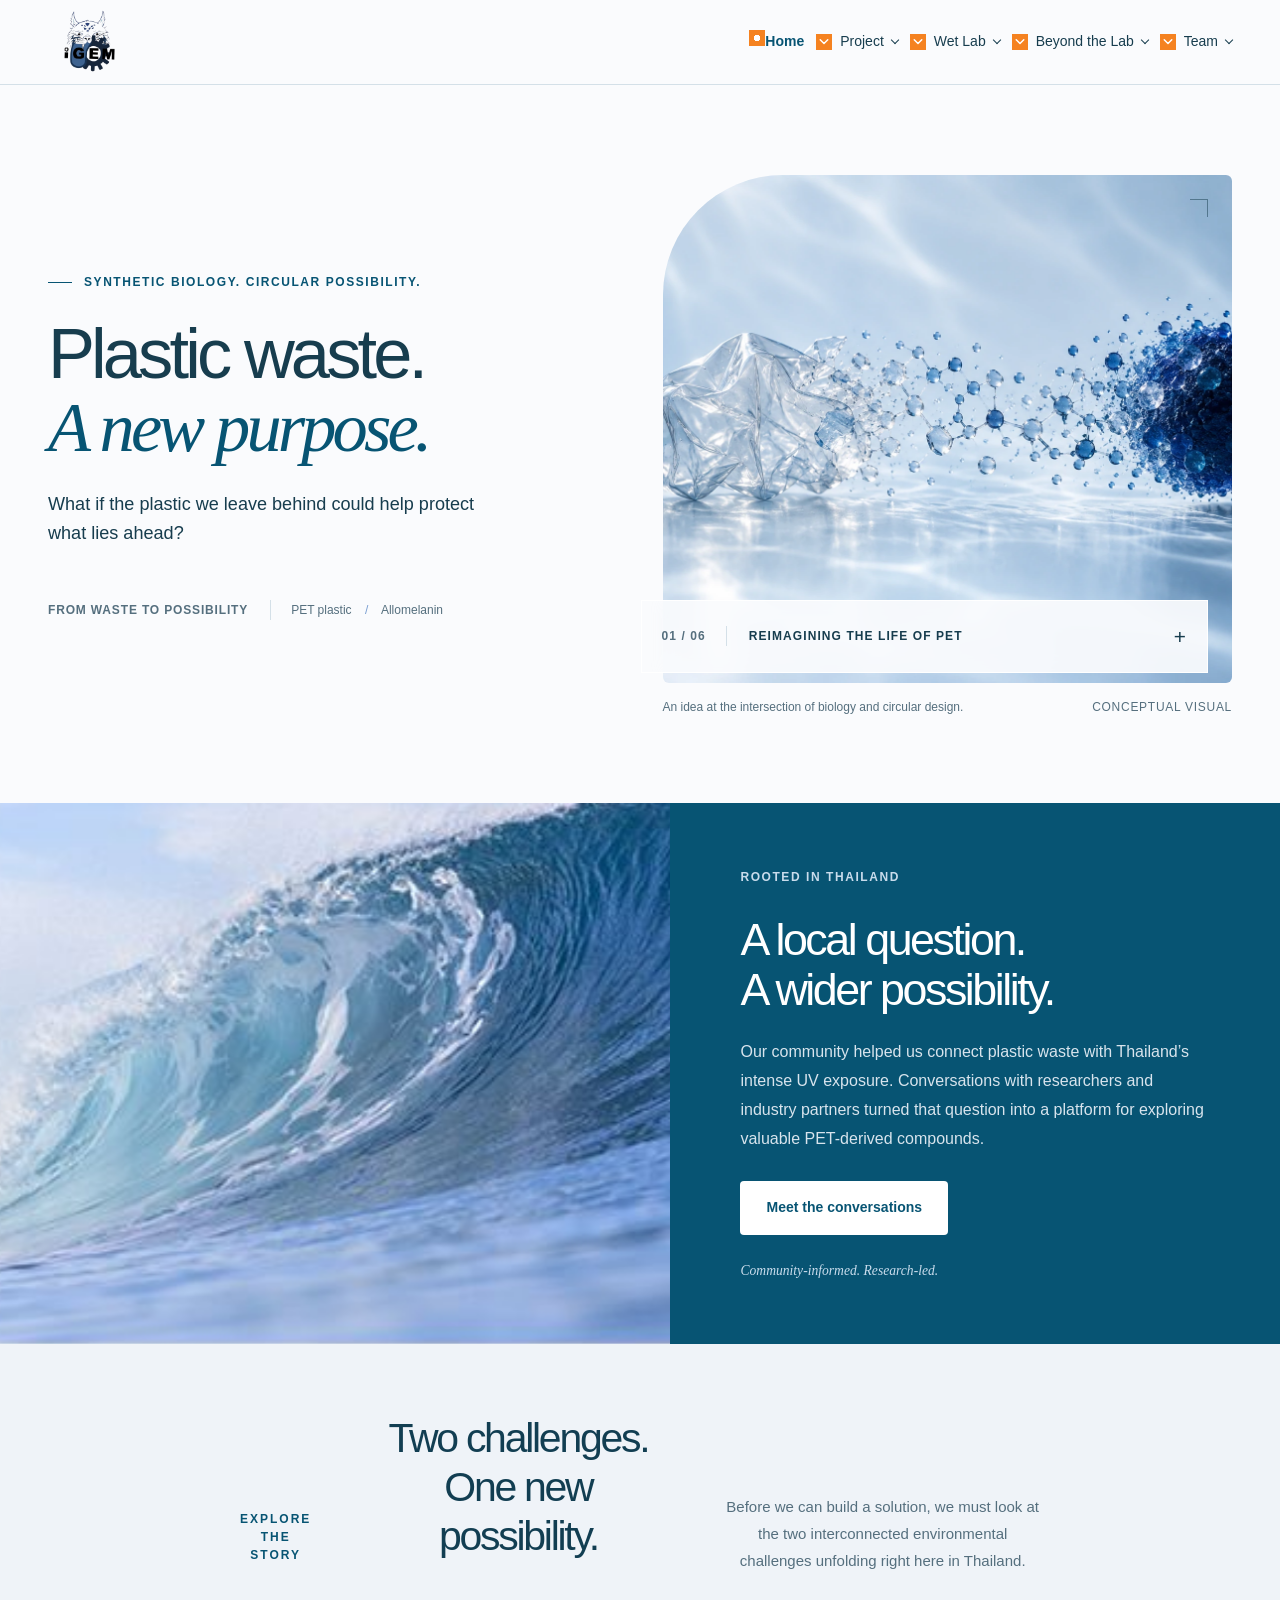
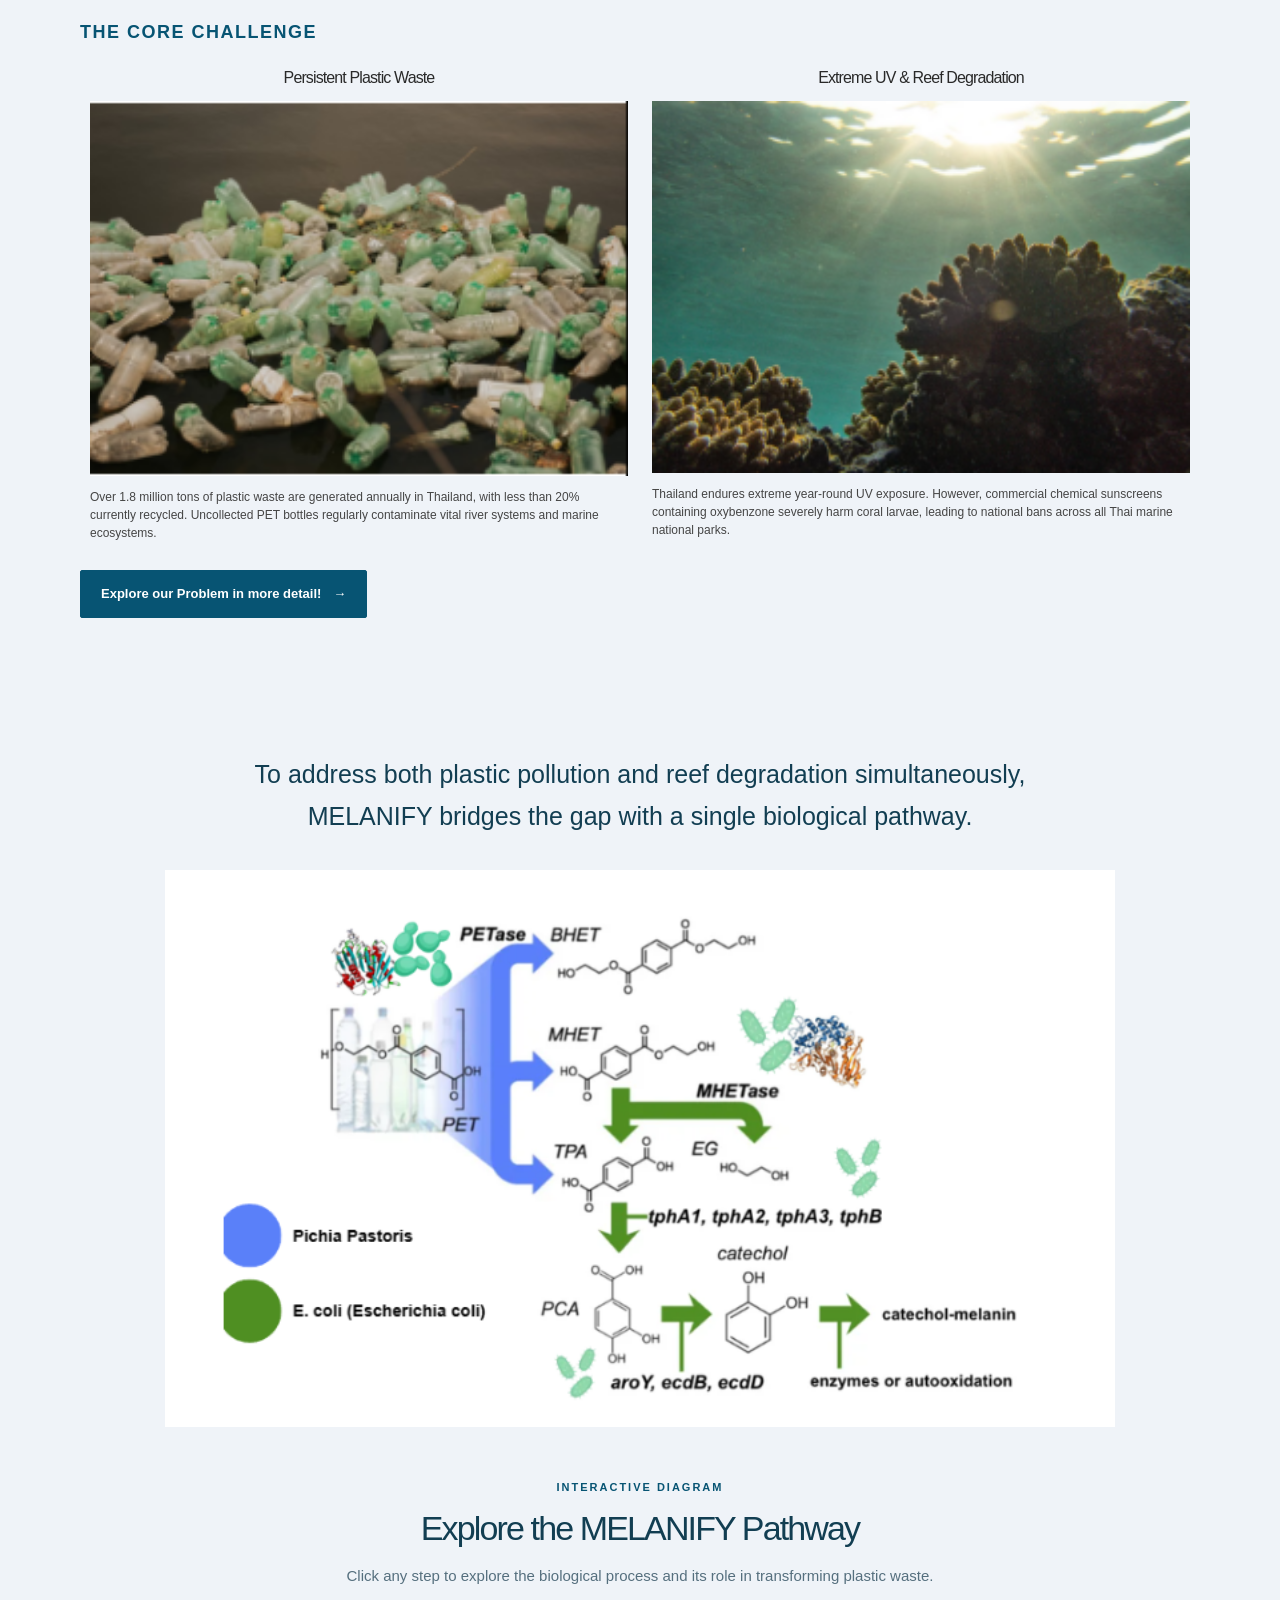
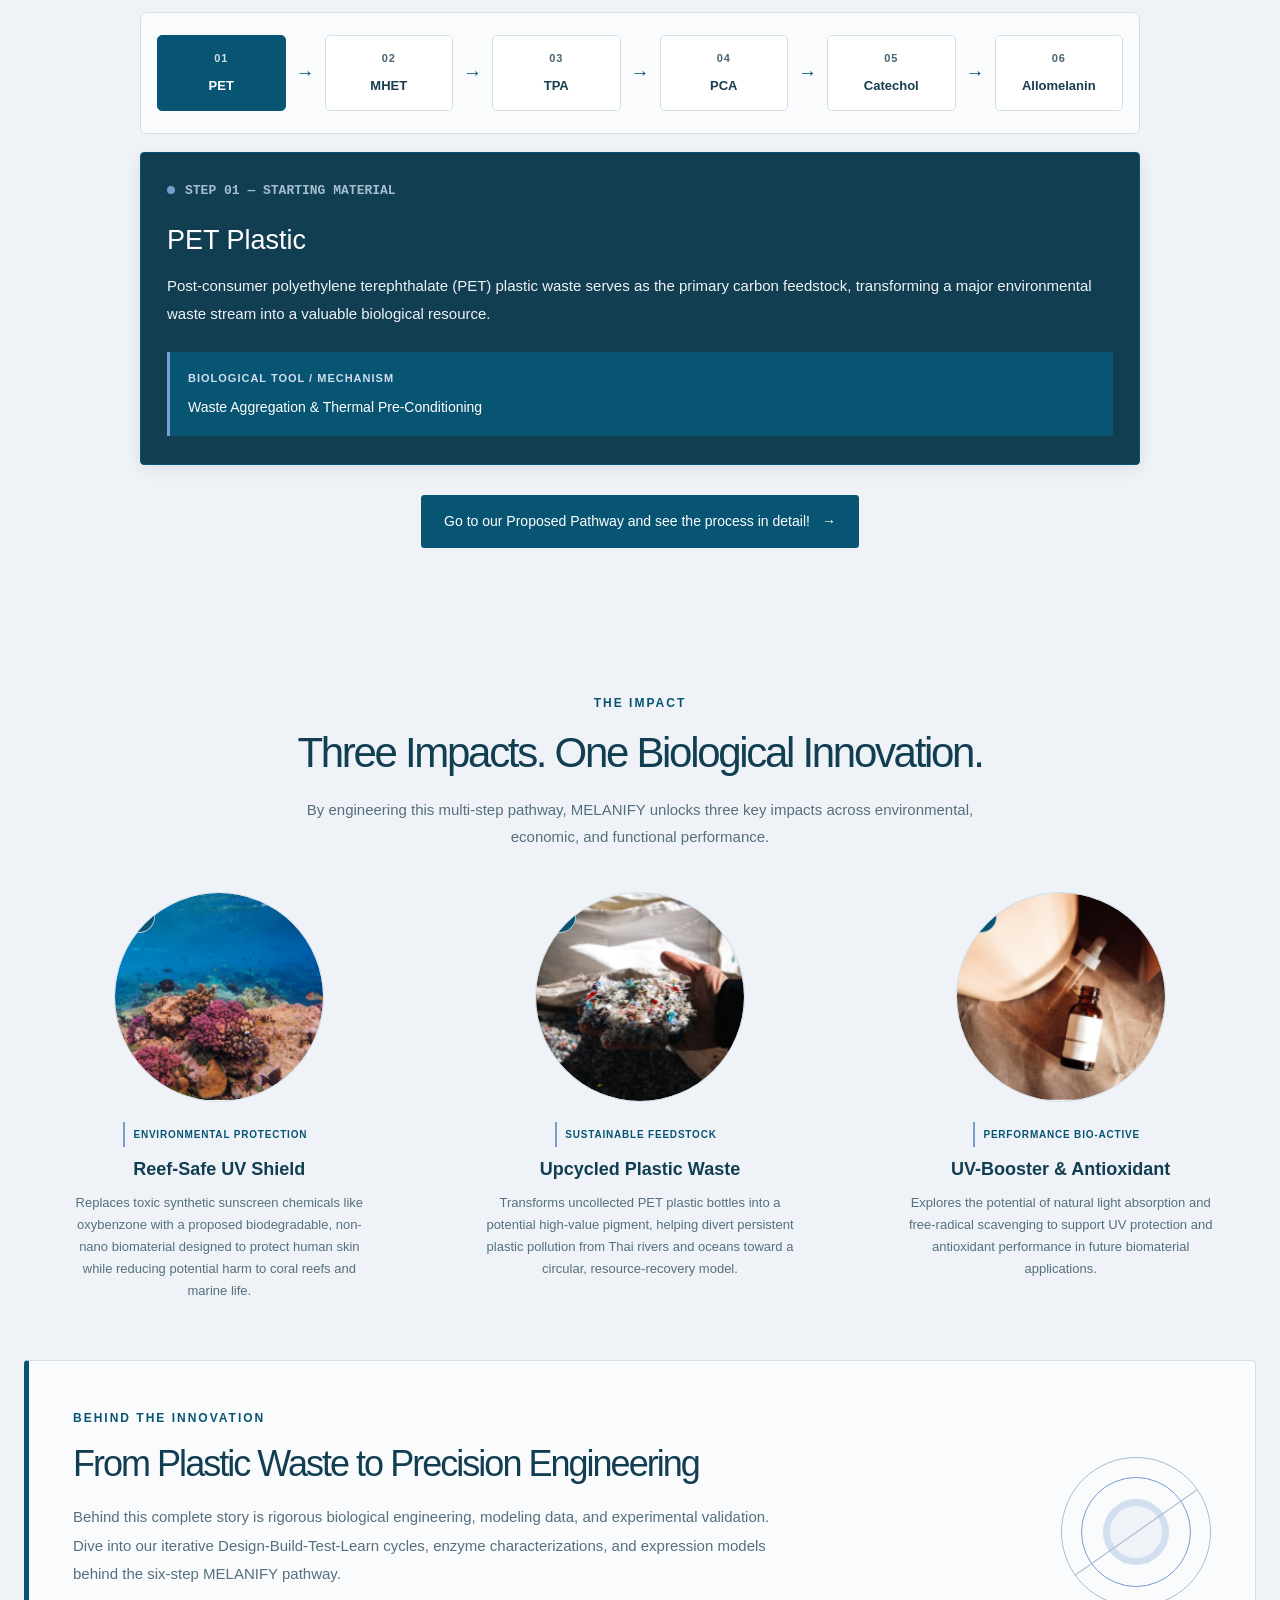
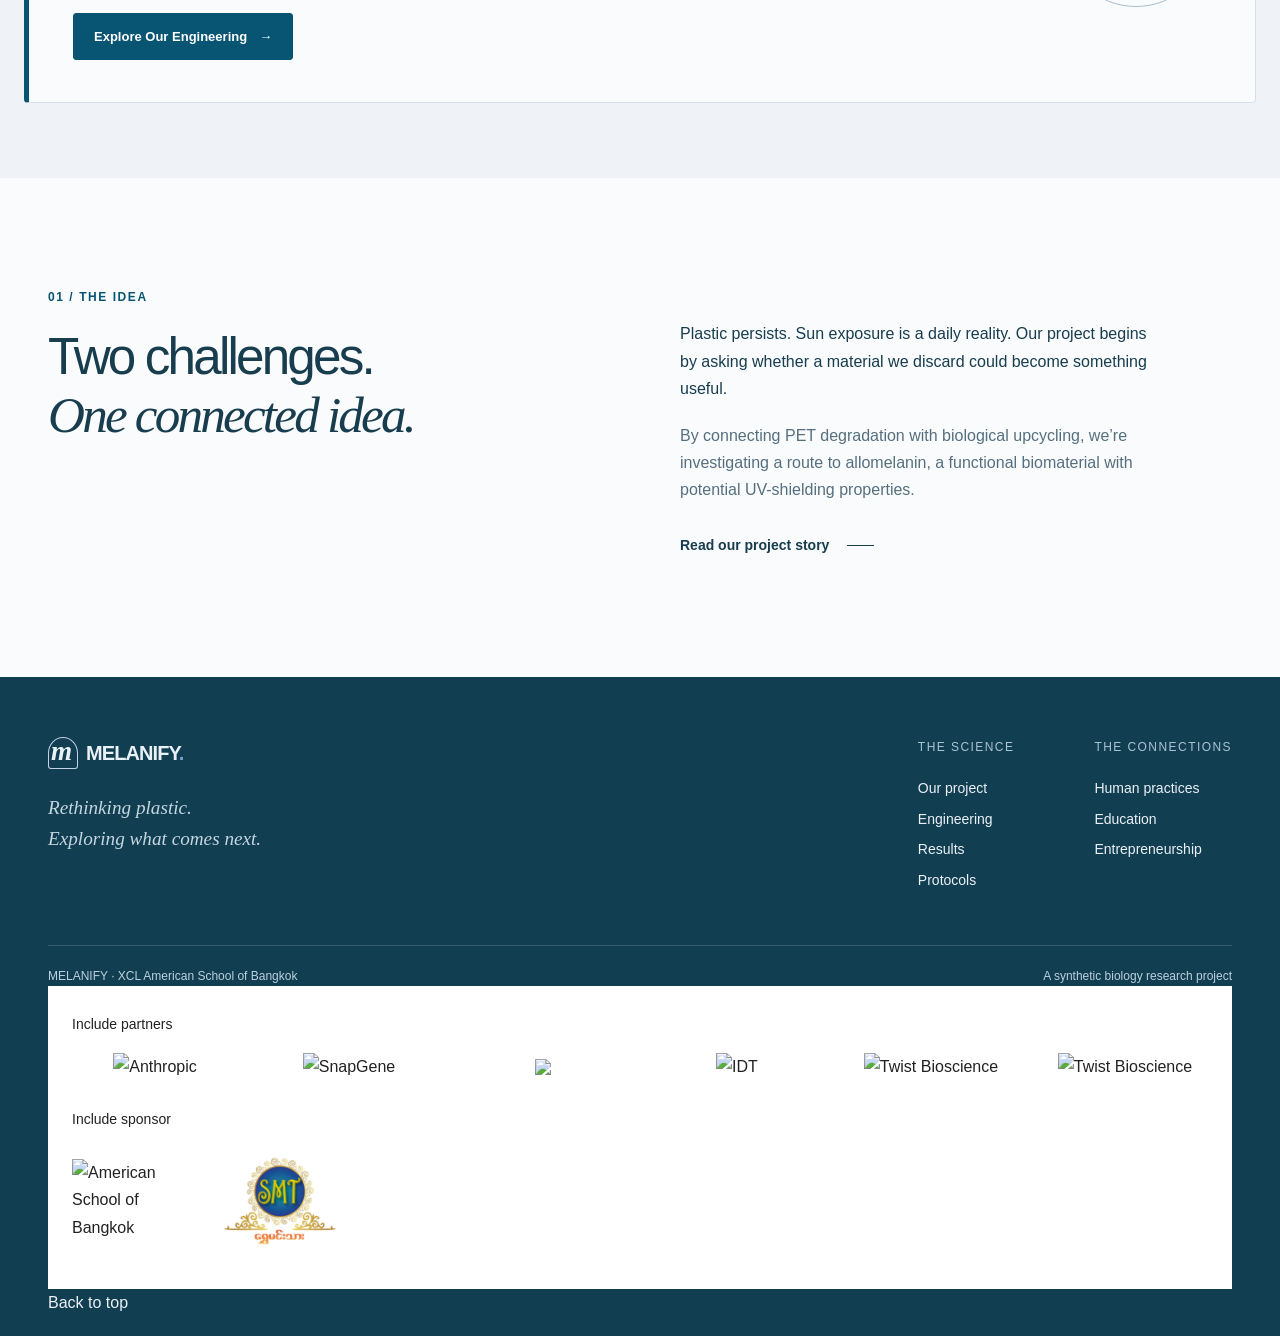
==== index.html @ 324bc0c2 "Upload MELANIFY website files" ====
<!DOCTYPE html>
<html lang="en">
  <head>
    <meta charset="utf-8">
    <meta name="viewport" content="width=device-width, initial-scale=1">
    <meta name="theme-color" content="#075473">
    <meta name="description" content="MELANIFY explores a biological pathway from PET plastic waste to allomelanin. Discover our engineering, research and community work.">
    <title>Plastic, reimagined. | MELANIFY</title>
    <link rel="icon" type="image/svg+xml" href="assets/favicon.svg">
    <link rel="stylesheet" href="styles.css">
    <link rel="stylesheet" href="home.css">
    <script src="script.js" defer=""></script>


    
<style>

   /* GLOBAL BOX SIZING */


*,
*::before,
*::after {
  box-sizing: border-box;
}


   /* NAVIGATION INDICATORS */

.nav-indicator {
  display: inline-flex;
  align-items: center;
  justify-content: center;
  width: 16px;
  height: 16px;
  min-width: 16px;
  flex: 0 0 16px;
  background-color: #f28c28;
  border-radius: 2px;
}


   /* BRAND / LOGO */

.brand {
  display: inline-flex;
  align-items: center;
  gap: 8px;
  min-width: 0;
  max-width: 100%;
}

.brand-logo {
  display: block;
  width: 80px;
  height: 80px;
  max-width: 100%;
  flex: 0 0 auto;
  object-fit: contain;
  margin: 0;
}


   /* MAIN TAB INDICATOR */


.nav-main::before {
  content: "";
  display: block;
  width: 6px;
  height: 6px;
  background-color: #ffffff;
  border-radius: 50%;
}


   /* DROPDOWN INDICATOR */


.nav-dropdown-icon::before {
  content: "";
  display: block;
  width: 6px;
  height: 6px;
  border-right: 1.5px solid #ffffff;
  border-bottom: 1.5px solid #ffffff;
  transform: translateY(-2px) rotate(45deg);
}


   /* NAVIGATION LAYOUT */


#main-nav {
  display: flex;
  align-items: center;
  flex-wrap: wrap;
  gap: 8px 12px;
  max-width: 100%;
}

#main-nav > a.main-tab,
#main-nav .nav-group > summary {
  display: inline-flex;
  align-items: center;
  gap: 8px;
  min-width: 0;
  max-width: 100%;
  line-height: 1.5;
}

/* Main navigation links */

#main-nav > a {
  overflow-wrap: anywhere;
}

#main-nav > a::before {
  content: "";
  display: inline-block;
  width: 16px;
  height: 16px;
  min-width: 16px;
  flex: 0 0 16px;
  background-color: #f58220;
  background-image: radial-gradient(
    circle,
    #ffffff 0 3px,
    transparent 3.5px
  );
  background-repeat: no-repeat;
  background-position: center;
  margin-right: 0;
}


   /* DROPDOWN / FOLDER TABS */


#main-nav .nav-group {
  position: relative;
  min-width: 0;
  max-width: 100%;
}

#main-nav .nav-group > summary {
  cursor: pointer;
  overflow-wrap: anywhere;
  list-style: none;
}

#main-nav .nav-group > summary::-webkit-details-marker {
  display: none;
}

#main-nav .nav-group > summary::before {
  content: "";
  display: inline-block;
  width: 16px;
  height: 16px;
  min-width: 16px;
  flex: 0 0 16px;
  background-color: #f58220;
  background-image: url("data:image/svg+xml,%3Csvg xmlns='http://www.w3.org/2000/svg' viewBox='0 0 16 16'%3E%3Cpath d='M3 5l5 5 5-5' fill='none' stroke='white' stroke-width='2' stroke-linecap='round' stroke-linejoin='round'/%3E%3C/svg%3E");
  background-repeat: no-repeat;
  background-position: center;
  background-size: 12px;
}


   /* SECTION HEADING */


.story-section .section-heading h2 {
  width: 100%;
  max-width: 800px;
  margin: 0 auto 16px;
  font-size: clamp(28px, 3.2vw, 42px);
  line-height: 1.2;
  text-align: center;
  white-space: normal;
  overflow-wrap: break-word;
  text-wrap: balance;
}


   /* TABLET RESPONSIVE */


@media (max-width: 900px) {
  .brand-logo {
    width: 36px;
    height: 36px;
  }

  #main-nav {
    gap: 8px 10px;
  }

  #main-nav > a.main-tab,
  #main-nav .nav-group > summary {
    gap: 6px;
    font-size: 14px;
  }

  .story-section .section-heading h2 {
    font-size: clamp(27px, 4vw, 36px);
  }
}


   /* MOBILE RESPONSIVE */


@media (max-width: 600px) {
  .brand {
    gap: 6px;
  }

  .brand-logo {
    width: 32px;
    height: 32px;
  }

  #main-nav {
    width: 100%;
    gap: 8px;
  }

  #main-nav > a.main-tab,
  #main-nav .nav-group > summary {
    font-size: 13px;
    gap: 6px;
  }

  #main-nav > a::before,
  #main-nav .nav-group > summary::before {
    width: 14px;
    height: 14px;
    min-width: 14px;
    flex-basis: 14px;
  }

  #main-nav .nav-group > summary::before {
    background-size: 11px;
  }

  .story-section .section-heading h2 {
    width: 100%;
    font-size: clamp(26px, 6.5vw, 34px);
    line-height: 1.25;
    text-align: left;
    white-space: normal;
    text-wrap: wrap;
  }
}


   /* SMALL MOBILE */


@media (max-width: 360px) {
  .brand-logo {
    width: 28px;
    height: 28px;
  }

  #main-nav {
    gap: 6px;
  }

  #main-nav > a.main-tab,
  #main-nav .nav-group > summary {
    font-size: 12px;
  }

  .story-section .section-heading h2 {
    font-size: 26px;
  }
}


   /* REDUCED MOTION ACCESSIBILITY */


@media (prefers-reduced-motion: reduce) {
  *,
  *::before,
  *::after {
    scroll-behavior: auto !important;
    animation-duration: 0.01ms !important;
    animation-iteration-count: 1 !important;
    transition-duration: 0.01ms !important;
  }
}
</style>

  </head>
  <body data-page="home">
    <a class="skip-link" href="#main">Skip to content</a>
    

<header class="site-header">

  <div class="header-inner">

    <!-- Logo Image -->
    <a class="brand" href="index.html" aria-label="MELANIFY home">
        <!-- <span>MELANIFY<span class="brand-period">.</span></span> -->
      <img src="logo-removebg-preview.png" alt="MELANIFY Logo" class="brand-logo">
    </a>

    
    <button class="menu-toggle" aria-expanded="false" aria-controls="main-nav">
      <span></span>
      <span></span>
      <span class="sr-only">Toggle navigation</span>
    </button>

    <nav id="main-nav" aria-label="Main navigation">

      <!-- Home -->
      <a href="index.html" aria-current="page">Home</a>

      <!-- Project -->
      <details class="nav-group">
        <summary>Project<span class="chevron"></span></summary>
        <div class="nav-dropdown">
          <a href="description.html">Description: Problem Breakdown</a>
          <a href="proposed-pathway.html">Proposed Pathway</a>
        </div>
      </details>

      <!-- Wet Lab -->
      <details class="nav-group">
        <summary>Wet Lab<span class="chevron"></span></summary>
        <div class="nav-dropdown">
          <a href="engineering.html">Engineering</a>
          <a href="results.html">Results</a>
          <a href="protocols.html">Protocols &amp; Notebook</a>
          <a href="safety.html">Safety</a>
        </div>
      </details>

      <!-- Beyond the Lab -->
      <details class="nav-group">
        <summary>Beyond the Lab<span class="chevron"></span></summary>
        <div class="nav-dropdown">
          <a href="human-practices.html">Integrated Human Practices</a>
          <a href="education.html">Education</a>
          <a href="entrepreneurship.html">Entrepreneurship</a>
        </div>
      </details>

      <!-- Team -->
      <details class="nav-group">
        <summary>Team<span class="chevron"></span></summary>
        <div class="nav-dropdown">
          <a href="members.html">Members</a>
          <a href="attributions.html">Attributions</a>
        </div>
      </details>

    </nav>

    <!-- <a class="header-project" href="engineering.html">
      Explore the science<span class="tiny-orbit" aria-hidden="true"></span>
    </a> -->

  </div>

  <div class="reading-progress" aria-hidden="true"></div>

</header>







<!-- Main -->

    <main id="main">
      <section class="home-hero" id="top">
        <div class="hero-copy hero-enter">
          <div class="eyebrow"><span class="eyebrow-line"></span>SYNTHETIC BIOLOGY. CIRCULAR POSSIBILITY.</div>
          <h1>Plastic waste.<br><span>A new purpose.</span></h1>
          <p>What if the plastic we leave behind could help protect what lies ahead?</p>
          <!-- <p class="hero-description">We’re MELANIFY. We’re exploring a biological pathway that transforms PET plastic into allomelanin — a pigment with potential for UV protection.</p> -->
          <!-- <div class="hero-actions">
            <a class="button button-primary" href="description.html">Discover MELANIFY</a>
            <a class="text-link" href="engineering.html">Inside the engineering<span class="link-line"></span></a>
          </div> -->
          <div class="hero-footnote">
            <span class="small-label">FROM WASTE TO POSSIBILITY</span>
            <span>PET plastic <span aria-hidden="true">/</span> Allomelanin</span>
          </div>
        </div>
        <div class="hero-visual hero-enter">
          <div class="hero-art">
            <img src="assets/hero-art.webp" alt="Conceptual artwork showing a transparent PET fragment transforming into dark pigment" width="1536" height="1024" fetchpriority="high">
            <span class="art-corner corner-one"></span>
            <span class="art-corner corner-two"></span>
          </div>
          <div class="visual-label">
            <span class="visual-index">01 / 06</span>
            <span>REIMAGINING THE LIFE OF PET</span>
            <span class="visual-cross" aria-hidden="true">+</span>
          </div>
          <div class="visual-caption">An idea at the intersection of biology and circular design.<span>CONCEPTUAL VISUAL</span></div>
        </div>
      </section>



        <section class="ocean-section">
        <div class="ocean-photo">
          <img src="assets/ocean-palette.png" alt="A blue ocean wave, from the supplied color reference" loading="lazy" width="906" height="551" data-parallax="">
        </div>
        <div class="ocean-copy" data-reveal="">
          <span class="eyebrow">ROOTED IN THAILAND</span>
          <h2>A local question.<br>A wider possibility.</h2>
          <p>Our community helped us connect plastic waste with Thailand’s intense UV exposure. Conversations with researchers and industry partners turned that question into a platform for exploring valuable PET-derived compounds.</p>
          <a class="button button-light" href="human-practices.html">Meet the conversations</a>
          <span class="ocean-note">Community-informed. Research-led.</span>
        </div>
      </section>







<!-- Explore the Story -->

<section class="story-section" id="explore-story">
  <div class="story-container">

    <div class="section-heading">
      <span class="eyebrow">EXPLORE THE STORY</span>

      <!-- <h2>Two challenges. One new possibility.</h2> -->
       <h2>Two challenges.<br>One new possibility.</h2>

      <p>
        Before we can build a solution, we must look at the two
        interconnected environmental challenges unfolding right here in Thailand.
      </p>
    </div>

    <h3 class="challenge-heading">THE CORE CHALLENGE</h3>

    
 <div class="environment-container">

      <!-- First Card -->
      <article class="environment-card">
        <h2>Persistent Plastic Waste</h2>

        <img
          src="plastic-waste.png"
          alt="Plastic waste bottles and environmental pollution"
          class="environment-image"
        >

        <p>
          Over 1.8 million tons of plastic waste are generated
          annually in Thailand, with less than 20% currently
          recycled. Uncollected PET bottles regularly contaminate
          vital river systems and marine ecosystems.
        </p>
      </article>

      <!-- Second Card -->
      <article class="environment-card">
        <h2>Extreme UV &amp; Reef Degradation</h2>

        <img
          src="coral-reef.png"
          alt="Sunlight shining through the ocean"
          class="environment-image"
        >

        <p>
          Thailand endures extreme year-round UV exposure.
          However, commercial chemical sunscreens containing
          oxybenzone severely harm coral larvae, leading to
          national bans across all Thai marine national parks.
        </p>
      </article>

    </div>


    <div class="story-action">
      <a href="description.html" class="button button-primary story-button">
        Explore our Problem in more detail! <span>&rarr;</span>
      </a>
    </div>

  </div>
</section>





<!-- Biological Pathway Section -->

<section class="melanify-section" id="melanify-pathway">

  <div class="melanify-container">

    <!-- Introduction -->
    <div class="melanify-intro">
      <p>
        To address both plastic pollution and reef degradation
        simultaneously, MELANIFY bridges the gap with a single
        biological pathway.
      </p>
    </div>

    <!-- Scientific pathway image -->
    <div class="melanify-image-wrap">
      <img
        src="pathway.png"
        alt="MELANIFY biological pathway showing PET breakdown,
        MHET, TPA, PCA, catechol and catechol-melanin formation"
        class="melanify-science-image"
      >
    </div>

    <!-- Interactive pathway -->
    <div class="pathway-widget">

      <div class="pathway-widget-heading">
        <span class="pathway-label">INTERACTIVE DIAGRAM</span>
        <h2>Explore the MELANIFY Pathway</h2>
        <p>
          Click any step to explore the biological process
          and its role in transforming plastic waste.
        </p>
      </div>

      <!-- Clickable steps -->
      <div
        class="pathway-steps"
        role="group"
        aria-label="Six steps of the MELANIFY pathway"
      >

        <button class="pathway-step active"
          type="button" data-step="0"
          aria-pressed="true">
          <span class="step-number">01</span>
          <span class="step-name">PET</span>
        </button>

        <span class="pathway-arrow" aria-hidden="true">→</span>

        <button class="pathway-step"
          type="button" data-step="1"
          aria-pressed="false">
          <span class="step-number">02</span>
          <span class="step-name">MHET</span>
        </button>

        <span class="pathway-arrow" aria-hidden="true">→</span>

        <button class="pathway-step"
          type="button" data-step="2"
          aria-pressed="false">
          <span class="step-number">03</span>
          <span class="step-name">TPA</span>
        </button>

        <span class="pathway-arrow" aria-hidden="true">→</span>

        <button class="pathway-step"
          type="button" data-step="3"
          aria-pressed="false">
          <span class="step-number">04</span>
          <span class="step-name">PCA</span>
        </button>

        <span class="pathway-arrow" aria-hidden="true">→</span>

        <button class="pathway-step"
          type="button" data-step="4"
          aria-pressed="false">
          <span class="step-number">05</span>
          <span class="step-name">Catechol</span>
        </button>

        <span class="pathway-arrow" aria-hidden="true">→</span>

        <button class="pathway-step"
          type="button" data-step="5"
          aria-pressed="false">
          <span class="step-number">06</span>
          <span class="step-name">Allomelanin</span>
        </button>

      </div>

      <!-- Information panel -->
      <div
        class="pathway-info"
        id="pathway-info"
        aria-live="polite"
        aria-atomic="true"
      >

        <div class="info-topline">
          <span class="info-dot"></span>
          <span id="info-header">
            STEP 01 — STARTING MATERIAL
          </span>
        </div>

        <h3 id="info-title">PET Plastic</h3>

        <p id="info-description">
          Post-consumer polyethylene terephthalate (PET)
          plastic waste serves as the primary carbon feedstock,
          transforming a major environmental waste stream into
          a valuable biological resource.
        </p>

        <div class="info-mechanism">
          <span class="mechanism-label">
            BIOLOGICAL TOOL / MECHANISM
          </span>

          <p id="info-mechanism">
            Waste Aggregation &amp; Thermal Pre-Conditioning
          </p>
        </div>

      </div>

    </div>

    <!-- Proposed pathway button -->
    <div class="melanify-action">
      <a
        href="proposed-pathway.html"
        class="melanify-button"
      >
        Go to our Proposed Pathway and see the process in detail!
        <span aria-hidden="true">→</span>
      </a>
    </div>

  </div>
</section>











<section class="impact-section" id="values">

  <div class="impact-container">

    <!-- Introduction -->
    <div class="impact-intro">
      <span class="impact-eyebrow">THE IMPACT</span>

      <h2>Three Impacts. One Biological Innovation.</h2>

      <p>
        By engineering this multi-step pathway, MELANIFY unlocks
        three key impacts across environmental, economic, and
        functional performance.
      </p>
    </div>

    <!-- Three Impact Cards -->
    <div class="impact-grid">

      <!-- Card 1 -->
      <article class="impact-card">

        <div class="impact-image-wrap">
          <img
            src="card1.png"
            alt="MELANIFY concept for reef-safe UV protection"
            class="impact-image"
            loading="lazy"
          >
          <span class="impact-number">01</span>
        </div>

        <div class="impact-card-content">
          <span class="impact-badge">
            ENVIRONMENTAL PROTECTION
          </span>

          <h3>Reef-Safe UV Shield</h3>

          <p>
            Replaces toxic synthetic sunscreen chemicals like
            oxybenzone with a proposed biodegradable, non-nano
            biomaterial designed to protect human skin while
            reducing potential harm to coral reefs and marine life.
          </p>
        </div>

      </article>

      <!-- Card 2 -->
      <article class="impact-card">

        <div class="impact-image-wrap">
          <img
            src="card2.png"
            alt="PET plastic waste as a potential sustainable feedstock"
            class="impact-image"
            loading="lazy"
          >
          <span class="impact-number">02</span>
        </div>

        <div class="impact-card-content">
          <span class="impact-badge">
            SUSTAINABLE FEEDSTOCK
          </span>

          <h3>Upcycled Plastic Waste</h3>

          <p>
            Transforms uncollected PET plastic bottles into a
            potential high-value pigment, helping divert persistent
            plastic pollution from Thai rivers and oceans toward
            a circular, resource-recovery model.
          </p>
        </div>

      </article>

      <!-- Card 3 -->
      <article class="impact-card">

        <div class="impact-image-wrap">
          <img
            src="card3.png"
            alt="Scientific concept for melanin-based UV protection and antioxidant performance"
            class="impact-image"
            loading="lazy"
          >
          <span class="impact-number">03</span>
        </div>

        <div class="impact-card-content">
          <span class="impact-badge">
            PERFORMANCE BIO-ACTIVE
          </span>

          <h3>UV-Booster &amp; Antioxidant</h3>

          <p>
            Explores the potential of natural light absorption
            and free-radical scavenging to support UV protection
            and antioxidant performance in future biomaterial
            applications.
          </p>
        </div>

      </article>

    </div>

    <!-- Engineering Section -->
    <div class="engineering-callout">

      <div class="engineering-content">

        <span class="engineering-eyebrow">
          BEHIND THE INNOVATION
        </span>

        <h2>From Plastic Waste to Precision Engineering</h2>

        <p>
          Behind this complete story is rigorous biological
          engineering, modeling data, and experimental validation.
          Dive into our iterative Design-Build-Test-Learn cycles,
          enzyme characterizations, and expression models behind
          the six-step MELANIFY pathway.
        </p>

        <a href="engineering.html" class="engineering-button">
          Explore Our Engineering
          <span aria-hidden="true">→</span>
        </a>

      </div>

      <div class="engineering-decoration" aria-hidden="true">
        <span class="engineering-circle circle-one"></span>
        <span class="engineering-circle circle-two"></span>
        <span class="engineering-circle circle-three"></span>
        <span class="engineering-line"></span>
      </div>

    </div>

  </div>

</section>



      <section class="section-intro wrap">
        <div data-reveal="">
          <span class="eyebrow">01 / THE IDEA</span>
          <h2>Two challenges.<br><em>One connected idea.</em></h2>
        </div>
        <div class="intro-body" data-reveal="">
          <p>Plastic persists. Sun exposure is a daily reality. Our project begins by asking whether a material we discard could become something useful.</p>
          <p>By connecting PET degradation with biological upcycling, we’re investigating a route to allomelanin, a functional biomaterial with potential UV-shielding properties.</p>
          <a class="text-link" href="description.html">Read our project story<span class="link-line"></span></a>
        </div>
      </section>
  
    </main>
    <footer class="site-footer">
      <div class="footer-top">
        <div>
          <a class="brand footer-brand" href="index.html"><span class="brand-mark" aria-hidden="true">m</span><span>MELANIFY<span class="brand-period">.</span></span></a>
          <p>Rethinking plastic.<br>Exploring what comes next.</p>
        </div>
        <div class="footer-links">
          <div>
            <span>THE SCIENCE</span>
            <a href="description.html">Our project</a>
            <a href="engineering.html">Engineering</a>
            <a href="results.html">Results</a>
            <a href="protocols.html">Protocols</a>
          </div>
          <div>
            <span>THE CONNECTIONS</span>
            <a href="human-practices.html">Human practices</a>
            <a href="education.html">Education</a>
            <a href="entrepreneurship.html">Entrepreneurship</a>
          </div>
        </div>
      </div>
      <div class="footer-bottom">
        <span>MELANIFY · XCL American School of Bangkok</span>
        <span>A synthetic biology research project</span>

      </div>

        

<section class="include-section">
  <div class="include-container">

    <div class="include-group">
      <h3>Include partners</h3>

      <div class="include-logos partners-logos">
        <div class="include-logo">
          <img src="https://tse3.mm.bing.net/th/id/OIP.cafMGwSaQV2IFo_IEi9hwwHaGW?r=0&pid=Api&h=220&P=0" alt="Anthropic">
        </div>

        <div class="include-logo">
          <img src="https://tse4.mm.bing.net/th/id/OIP.qyjJknmb3kASYX0O0ofGCQHaA1?r=0&pid=Api&h=220&P=0" alt="SnapGene">
        </div>

        <div class="include-logo">
          <img src="https://tse3.mm.bing.net/th/id/OIP.W4LqDQgPfTC5kJaNJbA4VAHaB5?r=0&pid=Api&h=220&P=0">
        </div>

        <div class="include-logo">
          <img src="https://tse3.mm.bing.net/th/id/OIP.T9qq5NsBipLgx5q9Y4DMCAHaFe?r=0&pid=Api&h=220&P=0" alt="IDT">
        </div>

        <div class="include-logo">
          <img src="https://tse1.mm.bing.net/th/id/OIP.W-fJ_sdreK7lmWoJ_1Q9YQHaCF?r=0&pid=Api&h=220&P=0" alt="Twist Bioscience">
        </div>

         <div class="include-logo">
          <img src="https://tse1.mm.bing.net/th/id/OIP.7oBq-u4yjbdn28AxTM_jmAHaDt?r=0&pid=Api&h=220&P=0" alt="Twist Bioscience">
        </div>
      </div>
    </div>

    <div class="include-group sponsor-group">
      <h3>Include sponsor</h3>

      <div class="include-logos sponsor-logos">
        <div class="include-logo">
          <img src="https://tse1.mm.bing.net/th/id/OIP.4G-4rA2sZnSZnoiXnEoeOQHaHa?r=0&pid=Api&h=220&P=0" alt="American School of Bangkok">
        </div>

        <div class="include-logo">
          <img src="best.png" alt="SMT sponsor">
        </div>
      </div>
    </div>


</section>

        <a href="#top">Back to top</a>
      </div>
    </footer>



    <script>
      
document.addEventListener("DOMContentLoaded", function () {
  const steps = document.querySelectorAll(".pathway-step");

  const header = document.getElementById("info-header");
  const title = document.getElementById("info-title");
  const description = document.getElementById("info-description");
  const mechanism = document.getElementById("info-mechanism");

  const pathwayData = [
    {
      header: "STEP 01 — STARTING MATERIAL",
      title: "PET Plastic",
      description:
        "Post-consumer polyethylene terephthalate (PET) plastic waste serves as the primary carbon feedstock, transforming a major environmental waste stream into a valuable biological resource.",
      mechanism:
        "Waste Aggregation & Thermal Pre-Conditioning"
    },
    {
      header: "STEP 02 — ENZYMATIC DEPOLYMERIZATION",
      title: "MHET Intermediate",
      description:
        "Secreted HotPETase, produced by engineered Pichia pastoris, breaks down PET polymer chains at elevated temperatures into smaller MHET molecules.",
      mechanism:
        "Engineered Pichia pastoris (HotPETase Secretion)"
    },
    {
      header: "STEP 03 — SURFACE CLEAVAGE",
      title: "Terephthalic Acid (TPA)",
      description:
        "Surface-displayed MHETase on E. coli outer membranes further converts MHET into terephthalic acid (TPA) as a whole-cell catalyst without requiring costly protein purification.",
      mechanism:
        "E. coli Outer-Membrane Display (InaVN-MHETase)"
    },
    {
      header: "STEP 04 — PATHWAY CONVERSION",
      title: "Protocatechuate (PCA)",
      description:
        "An engineered tphA1A2A3B operon pathway inside E. coli metabolizes TPA via a 3-component dioxygenase complex and dehydrogenase, yielding protocatechuic acid (PCA).",
      mechanism:
        "E. coli Intracellular Pathway (tph Operon)"
    },
    {
      header: "STEP 05 — PRECURSOR SYNTHESIS",
      title: "Catechol Monomer",
      description:
        "PCA undergoes decarboxylation via AroY, supported by EcdB (prFMN cofactor synthesis) and EcdD (cofactor maturation), successfully synthesizing the melanin precursor catechol.",
      mechanism:
        "E. coli Pathway (AroY Decarboxylase & EcdBD Cofactors)"
    },
    {
      header: "STEP 06 — FUNCTIONAL END PRODUCT",
      title: "Catechol-Melanin (Allomelanin)",
      description:
        "Catechol undergoes oxidative open-air polymerization under slightly basic conditions with catalytic CuSO4, forming allomelanin—a reef-safe, biodegradable UV filter and antioxidant.",
      mechanism:
        "Open-Air Catalytic Polymerization"
    }
  ];

  function activateStep(index) {
    const data = pathwayData[index];

    if (!data) return;

    steps.forEach(function (step, stepIndex) {
      const isActive = stepIndex === index;

      step.classList.toggle("active", isActive);
      step.setAttribute("aria-pressed", String(isActive));
    });

    header.textContent = data.header;
    title.textContent = data.title;
    description.textContent = data.description;
    mechanism.textContent = data.mechanism;
  }

  steps.forEach(function (step) {
    step.addEventListener("click", function () {
      const index = Number(step.dataset.step);
      activateStep(index);
    });
  });

  /* Show the first step when the page loads */
  activateStep(0);
});

    </script>
  </body>
</html>
---- styles.css ----
@charset "UTF-8";

:root {
  --ocean: #075473;
  --deep: #123e52;
  --blue: #789dd1;
  --mist: #a5bfd0;
  --pale: #d3deee;
  --ice: #eff3f8;
  --paper: #fafbfd;
  --ink: #173d4e;
  --muted: #556f7e;
  --line: #d4e0e8;
  --white: #fff;
  --sans: "Segoe UI", "Helvetica Neue", Arial, sans-serif;
  --serif: Georgia, "Times New Roman", serif;
  --page-width: 1280px;
}

*, *::before, *::after { box-sizing: border-box; }
[hidden] { display: none !important; }
html { scroll-behavior: smooth; scroll-padding-top: 110px; }
body { margin: 0; color: var(--ink); background: var(--paper); font: 400 1rem/1.7 var(--sans); -webkit-font-smoothing: antialiased; }
body:has(dialog[open]) { overflow: hidden; }
a { color: inherit; text-decoration: none; }
button, input { font: inherit; }
button, summary, a { -webkit-tap-highlight-color: transparent; }
button { cursor: pointer; color: inherit; }
button:disabled { cursor: default; }
img { display: block; max-width: 100%; height: auto; }
h1, h2, h3, h4, p { margin: 0; }
h1, h2, h3, h4 { line-height: 1.12; font-weight: 500; }
h1, h2 { letter-spacing: -.055em; }
em { font-family: var(--serif); font-weight: 400; letter-spacing: -.055em; }
::selection { background: var(--pale); color: var(--ocean); }
:focus-visible { outline: 3px solid var(--blue); outline-offset: 5px; border-radius: 2px; }
.sr-only { position: absolute; width: 1px; height: 1px; padding: 0; overflow: hidden; clip: rect(0,0,0,0); white-space: nowrap; }
.skip-link { position: fixed; top: -70px; left: 20px; z-index: 100; background: var(--ocean); color: white; padding: 12px 20px; }
.skip-link:focus { top: 12px; }
.wrap { max-width: var(--page-width); margin-inline: auto; padding-inline: 48px; }
.eyebrow, .small-label { display: block; font-size: .75rem; letter-spacing: .13em; font-weight: 600; line-height: 1.5; }
.eyebrow { color: var(--ocean); }
.small-label { color: var(--muted); }
.eyebrow-line { display: inline-block; width: 24px; height: 1px; background: currentColor; vertical-align: middle; margin-right: 12px; }
.button { min-height: 52px; padding: 14px 25px; display: inline-flex; justify-content: center; align-items: center; font-size: .875rem; font-weight: 600; border: 1px solid transparent; border-radius: 4px; transition: background .2s, transform .2s; }
.button:hover { transform: translateY(-2px); }
.button-primary { background: var(--ocean); color: var(--white); }
.button-primary:hover { background: var(--deep); }
.button-light { color: var(--ocean); background: var(--white); }
.button-light:hover { background: var(--ice); }
.text-link { display: inline-flex; align-items: center; gap: 18px; font-weight: 600; font-size: .875rem; padding-block: 10px; }
.link-line { width: 27px; height: 1px; background: currentColor; transition: width .2s; }
.text-link:hover .link-line { width: 42px; }

/* The restrained header leaves the project itself in focus. */
.site-header { height: 85px; position: sticky; top: 0; z-index: 30; background: rgba(250,251,253,.96); border-bottom: 1px solid var(--line); backdrop-filter: blur(16px); }
.header-inner { max-width: 1480px; padding: 0 48px; margin: auto; height: 100%; display: flex; align-items: center; gap: 48px; }
.brand { display: inline-flex; align-items: center; gap: 10px; font-weight: 750; font-size: 1.25rem; letter-spacing: -.045em; line-height: 1; white-space: nowrap; }
.brand-mark { display: grid; place-items: center; width: 30px; height: 32px; border: 1.5px solid var(--ocean); border-radius: 50% 50% 3px 3px; font: italic 700 1.7rem/.7 var(--serif); padding-right: 4px; padding-bottom: 4px; }
.brand-period { color: var(--blue); }
#main-nav { display: flex; align-items: center; gap: 30px; margin-left: auto; font-size: .875rem; font-weight: 500; }
#main-nav > a { padding-block: 24px; }
#main-nav a[aria-current], #main-nav .current { color: var(--ocean); font-weight: 700; }
.nav-group { position: relative; }
.nav-group summary { display: flex; align-items: center; gap: 9px; cursor: pointer; list-style: none; padding-block: 24px; }
summary::-webkit-details-marker { display: none; }
.chevron { width: 6px; height: 6px; border-right: 1px solid currentColor; border-bottom: 1px solid currentColor; transform: rotate(45deg); margin-top: -3px; flex-shrink: 0; transition: transform .2s; }
details[open] > summary .chevron { transform: rotate(225deg); margin-top: 3px; }
.nav-dropdown { position: absolute; top: 100%; left: -20px; min-width: 220px; padding: 10px; background: var(--white); border: 1px solid var(--line); box-shadow: 0 15px 40px #123e5212; border-radius: 5px; }
.nav-dropdown a { display: block; padding: 10px 12px; border-radius: 3px; }
.nav-dropdown a:hover { background: var(--ice); }
.header-project { display: inline-flex; align-items: center; gap: 13px; font-weight: 600; font-size: .8rem; padding-left: 30px; border-left: 1px solid var(--line); white-space: nowrap; }
.tiny-orbit { width: 17px; height: 17px; border: 1px solid var(--ocean); border-radius: 50%; position: relative; }
.tiny-orbit::after { content: ''; position: absolute; width: 5px; height: 5px; background: var(--blue); border-radius: 50%; right: -2px; top: -1px; }
.menu-toggle { display: none; background: none; border: 0; padding: 12px; }
.reading-progress { position: absolute; bottom: -1px; width: 100%; height: 2px; background: var(--blue); transform: scaleX(0); transform-origin: left; }

/* Homepage */
.home-hero { display: grid; grid-template-columns: 1fr 1fr; max-width: 1480px; margin: auto; padding: 70px 48px 65px; gap: 45px; min-height: 655px; }
.hero-copy { display: flex; flex-direction: column; justify-content: center; }
.hero-copy .eyebrow { margin-bottom: 26px; }
.hero-copy h1 { font-size: clamp(3.1rem, 5.5vw, 5.4rem); line-height: 1.04; font-weight: 500; }
.hero-copy h1 > span { font-family: var(--serif); font-style: italic; color: var(--ocean); font-weight: 400; }
.hero-copy > p { margin-top: 26px; font-size: 1.13rem; max-width: 430px; line-height: 1.6; }
.hero-copy .hero-description { margin-top: 14px; font-size: .96rem; color: var(--muted); max-width: 450px; }
.hero-actions { display: flex; align-items: center; gap: 26px; margin-top: 30px; }
.hero-footnote { margin-top: 52px; display: flex; align-items: center; gap: 22px; font-size: .75rem; color: var(--muted); }
.hero-footnote .small-label { font-size: .75rem; letter-spacing: .07em; }
.hero-footnote > span + span { padding-left: 20px; border-left: 1px solid var(--line); }
.hero-footnote span span { padding-inline: 10px; color: var(--blue); }
.hero-visual { align-self: center; min-width: 0; position: relative; padding: 20px 0; }
.hero-art { position: relative; background: #e2ebf4; aspect-ratio: 1.12; border-radius: 120px 6px 6px 6px; overflow: hidden; }
.hero-art img { width: 100%; height: 100%; object-fit: cover; }
.hero-art.ocean-fallback img { width: 100%; height: 160%; object-fit: cover; object-position: top; }
.art-corner { position: absolute; width: 18px; height: 18px; border-color: var(--ocean); opacity: .5; }
.corner-one { bottom: 24px; left: 24px; border-left: 1px solid; border-bottom: 1px solid; }
.corner-two { top: 24px; right: 24px; border-top: 1px solid; border-right: 1px solid; }
.visual-label { position: absolute; left: -22px; right: 24px; bottom: 65px; padding: 18px 20px; background: rgba(250,251,253,.93); border: 1px solid var(--white); display: flex; align-items: center; gap: 22px; font-size: .75rem; font-weight: 600; letter-spacing: .09em; backdrop-filter: blur(8px); }
.visual-index { color: var(--muted); padding-right: 20px; border-right: 1px solid var(--line); }
.visual-cross { font-size: 1.3rem; margin-left: auto; font-weight: 400; }
.visual-caption { margin-top: 14px; display: flex; justify-content: space-between; gap: 12px; color: var(--muted); font-size: .75rem; }
.visual-caption span { letter-spacing: .06em; white-space: nowrap; }
.pathway-ribbon { display: flex; align-items: center; justify-content: center; gap: 42px; padding: 25px 48px; background: var(--ocean); color: var(--white); }
.ribbon-label { font-size: .75rem; font-weight: 600; letter-spacing: .12em; color: #c4d8e9; }
.pathway-ribbon > div { display: flex; align-items: center; gap: 32px; font-size: .85rem; }
.pathway-ribbon > div > * { position: relative; font-weight: 400; }
.pathway-ribbon > div > * + *::before { content: ''; width: 13px; height: 1px; background: #9bb5c6; position: absolute; top: 50%; left: -23px; }
.pathway-ribbon > div > b { font-weight: 650; }
.ribbon-note { font-family: var(--serif); font-style: italic; color: #d4e1ef; font-size: .9rem; padding-left: 38px; border-left: 1px solid #ffffff30; }
.section-intro { display: grid; grid-template-columns: 1fr 1fr; padding-block: 110px; gap: 80px; }
.section-intro h2, .section-heading h2 { font-size: clamp(2.4rem,4vw,3.6rem); margin-top: 22px; }
.intro-body { padding-top: 32px; }
.intro-body p { max-width: 480px; font-size: 1.1rem; line-height: 1.7; }
.intro-body p + p { margin-top: 20px; font-size: 1rem; color: var(--muted); }
.intro-body .text-link { margin-top: 20px; }
.ocean-section { display: grid; grid-template-columns: 1.1fr 1fr; min-height: 515px; background: var(--ocean); color: var(--white); overflow: hidden; }
.ocean-photo { position: relative; overflow: hidden; }
.ocean-photo img { position: absolute; width: 100%; max-width: none; height: 155%; object-fit: cover; object-position: top; }
.ocean-copy { max-width: 610px; padding: 65px 70px; }
.ocean-copy .eyebrow { color: #c9dcec; }
.ocean-copy h2 { font-size: clamp(2.4rem,3.5vw,3.3rem); margin-top: 28px; }
.ocean-copy p { margin-top: 24px; color: #d8e4ed; line-height: 1.8; }
.ocean-copy .button { margin-top: 28px; }
.ocean-note { display: block; font: italic .85rem var(--serif); color: #c9dcec; margin-top: 28px; }
.pathway-section { padding-block: 105px 60px; }
.section-heading { display: flex; justify-content: space-between; align-items: flex-end; gap: 60px; margin-bottom: 42px; }
.section-heading > p { max-width: 350px; color: var(--muted); padding-bottom: 4px; }
.pathway-explorer { border: 1px solid var(--line); background: var(--white); border-radius: 5px; overflow: hidden; }
.pathway-tabs { display: grid; grid-template-columns: repeat(6,1fr); background: var(--ice); border-bottom: 1px solid var(--line); }
.pathway-tab { position: relative; display: flex; flex-direction: column; gap: 6px; text-align: left; background: none; border: none; border-right: 1px solid var(--line); padding: 20px 22px; font-size: 1rem; }
.pathway-tab:last-child { border-right: 0; }
.pathway-tab > span { font-size: .75rem; letter-spacing: .06em; color: var(--muted); }
.pathway-tab[aria-selected=true] { background: var(--ocean); color: var(--white); }
.pathway-tab[aria-selected=true] > span { color: #c4d8e9; }
.pathway-tab:hover:not([aria-selected=true]) { background: var(--pale); }
.pathway-panel { display: grid; grid-template-columns: .7fr 1.3fr; min-height: 350px; padding: 48px 60px; gap: 40px; align-items: center; }
.stage-number { font-size: clamp(6rem,12vw,10rem); font-weight: 300; letter-spacing: -.08em; color: var(--mist); line-height: 1; text-align: center; }
.stage-copy h3 { margin-top: 12px; font-size: 2rem; letter-spacing: -.04em; }
.stage-copy p { margin-top: 16px; max-width: 570px; color: var(--muted); }
.stage-tags { display: flex; gap: 8px; flex-wrap: wrap; margin-top: 18px; }
.stage-tags span { padding: 3px 10px; font-size: .75rem; background: var(--ice); border: 1px solid var(--line); border-radius: 3px; }
.stage-copy .text-link { margin-top: 14px; }
.chapter-section { padding-block: 65px 100px; }
.chapter-grid { display: grid; grid-template-columns: repeat(3,1fr); gap: 0; border-top: 1px solid var(--line); border-left: 1px solid var(--line); }
.chapter-card { padding: 28px 30px 22px; border-right: 1px solid var(--line); border-bottom: 1px solid var(--line); transition: background .2s; display: flex; flex-direction: column; }
.chapter-card:hover { background: var(--ice); }
.card-top { display: flex; justify-content: space-between; align-items: center; font-size: .75rem; color: var(--muted); }
.card-symbol { font-size: 2.1rem; color: var(--ocean); line-height: 1; font-family: var(--serif); }
.chapter-card h3 { font-size: 1.65rem; letter-spacing: -.045em; margin-top: 30px; }
.chapter-card strong { display: block; font-size: .875rem; font-weight: 500; margin-top: 16px; }
.chapter-card p { font-size: .9rem; color: var(--muted); margin-top: 10px; max-width: 290px; }
.card-bottom { display: flex; align-items: center; justify-content: space-between; margin-top: auto; padding-top: 35px; font-size: .75rem; font-weight: 600; letter-spacing: .09em; }
.card-plus { font-weight: 300; font-size: 1.4rem; }
.closing-section { text-align: center; position: relative; overflow: hidden; padding-block: 90px 175px; border-top: 1px solid var(--line); }
.closing-section h2 { font-size: clamp(3rem,5.6vw,5rem); margin-top: 26px; position: relative; z-index: 1; }
.closing-section .button { margin-top: 34px; position: relative; z-index: 1; }
.closing-word { position: absolute; font-size: clamp(6rem,17vw,15rem); font-weight: 700; letter-spacing: -.07em; color: #e9eff5; left: 50%; bottom: -38px; transform: translateX(-50%); line-height: 1; pointer-events: none; }

/* Chapter pages */
.chapter-hero { background: var(--ice); position: relative; overflow: hidden; }
.chapter-hero > .wrap { padding-block: 25px 55px; position: relative; }
.breadcrumb { display: flex; align-items: center; gap: 12px; font-size: .75rem; color: var(--muted); margin-bottom: 38px; }
.breadcrumb a:hover { text-decoration: underline; }
.breadcrumb span { color: #a4b6c1; }
.chapter-hero h1 { font-size: clamp(3rem,5vw,4.8rem); margin-top: 20px; line-height: 1.08; max-width: 900px; position: relative; z-index: 1; }
.chapter-hero p { color: var(--muted); font-size: 1rem; margin-top: 22px; max-width: 520px; position: relative; z-index: 1; }
.chapter-number { position: absolute; right: 48px; bottom: 40px; font-size: clamp(8rem,15vw,14rem); color: #dce5ef; font-weight: 300; line-height: 1; letter-spacing: -.08em; }
.chapter-banner { height: 150px; position: relative; overflow: hidden; background: var(--mist); }
.chapter-banner img { width: 100%; height: auto; min-height: 150px; object-fit: cover; transform: translateY(-11%); }
.chapter-banner::after { content: ''; position: absolute; inset: 0; background: linear-gradient(90deg,#07547365,transparent); }
.chapter-banner > span { position: absolute; bottom: 23px; left: max(48px,calc((100vw - 1184px)/2)); color: var(--white); font-size: .75rem; letter-spacing: .13em; font-weight: 600; z-index: 1; }
.article-layout { display: grid; grid-template-columns: 220px minmax(0,1fr); gap: 64px; padding-block: 65px 90px; }
.article-sidebar { border-right: 1px solid var(--line); }
.toc-sticky { position: sticky; top: 120px; padding-right: 28px; max-height: calc(100vh - 150px); overflow-y: auto; scrollbar-width: thin; }
.toc { display: flex; flex-direction: column; margin-top: 18px; font-size: .875rem; }
.toc a { padding: 8px 12px; border-left: 2px solid transparent; transition: background .15s; }
.toc a:hover { background: var(--ice); }
.toc a.active { border-left-color: var(--ocean); background: var(--ice); color: var(--ocean); }
.toc .toc-primary { margin-top: 8px; font-weight: 600; }
.toc .toc-secondary { padding-left: 24px; font-size: .8rem; color: var(--muted); }
.sidebar-note { margin-top: 40px; padding: 22px 12px; border-top: 1px solid var(--line); }
.sidebar-note > span { font-size: .75rem; color: var(--blue); }
.sidebar-note > p { margin-top: 8px; font: italic .9rem/1.6 var(--serif); color: var(--muted); }
.article-content { max-width: 850px; min-width: 0; }
.article-content > h2 { margin: 65px 0 28px; padding-bottom: 19px; border-bottom: 1px solid var(--line); font-size: 2.6rem; letter-spacing: -.05em; }
.article-content > h2:first-child { margin-top: 0; }
.article-content h3 { font-size: 1.45rem; letter-spacing: -.025em; margin-top: 32px; margin-bottom: 20px; line-height: 1.4; }
.article-content h4 { font-size: 1.1rem; margin-top: 28px; margin-bottom: 16px; line-height: 1.4; font-weight: 600; }
.article-content p { color: #3d5c6c; margin-block: 18px; line-height: 1.85; overflow-wrap: anywhere; }
.article-content p a { text-decoration: underline; text-underline-offset: 3px; color: var(--ocean); }
.table-wrap { width: 100%; overflow-x: auto; margin-block: 30px; }
.table-wrap table { width: 100%; border-collapse: collapse; font-size: .875rem; background: white; }
.table-wrap caption { text-align: left; font-size: .75rem; color: var(--muted); margin-bottom: 12px; }
.table-wrap th, .table-wrap td { border: 1px solid var(--line); padding: 14px 16px; text-align: left; vertical-align: top; }
.table-wrap thead { background: var(--ice); }
.table-wrap th { font-weight: 600; }
.engineering-intro { margin-bottom: 45px; }
.dbtl-strip { display: grid; grid-template-columns: repeat(4,1fr); border-block: 1px solid var(--line); margin-top: 16px; }
.dbtl-strip > span { padding: 18px 12px; font-weight: 500; display: flex; gap: 12px; align-items: center; font-size: .9rem; }
.dbtl-strip > span + span { border-left: 1px solid var(--line); }
.dbtl-strip b { font-size: .75rem; font-weight: 400; color: var(--muted); }
.cycle-toggle { border: 0; background: none; padding: 8px 0; font-size: .875rem; text-decoration: underline; text-underline-offset: 5px; }
.cycle-block { border: 1px solid var(--line); border-radius: 5px; margin: 26px 0; background: var(--white); }
.cycle-block > summary { display: flex; align-items: center; padding: 21px 25px; background: var(--ice); list-style: none; cursor: pointer; font-size: 1.1rem; font-weight: 600; gap: 14px; }
.cycle-block > summary .chevron { margin-left: auto; }
.cycle-icon { font-size: 1.3rem; font-weight: 400; color: var(--ocean); }
.cycle-summary-label { font-size: .75rem; letter-spacing: .07em; margin-left: auto; color: var(--muted); font-weight: 400; }
.cycle-content { padding: 8px 30px 20px; }
.stage-heading { display: flex; align-items: center; gap: 12px; padding-top: 8px; }
.stage-heading > span { display: grid; place-items: center; background: var(--pale); width: 30px; height: 30px; border-radius: 50%; font-size: .75rem; font-weight: 500; flex-shrink: 0; }
.stage-build > span { background: #cadde6; }
.stage-test > span { background: #b6cbe5; }
.stage-learn > span { background: var(--ocean); color: var(--white); }
.research-figure { padding: 0; margin: 30px 0; border: 1px solid var(--line); border-radius: 4px; overflow: hidden; background: var(--white); }
.figure-open { position: relative; display: block; padding: 18px; width: 100%; background: white; border: 0; }
.figure-open img { width: auto; max-height: 600px; object-fit: contain; margin: auto; }
.figure-zoom { position: absolute; right: 10px; bottom: 10px; background: rgba(239,243,248,.95); border: 1px solid var(--line); border-radius: 3px; padding: 3px 9px; font-size: .75rem; opacity: 0; transition: opacity .15s; }
.figure-open:hover .figure-zoom, .figure-open:focus-visible .figure-zoom { opacity: 1; }
.research-figure figcaption { padding: 11px 18px; border-top: 1px solid var(--line); font-size: .75rem; color: var(--muted); line-height: 1.6; }
.research-figure figcaption > span { font-size: .75rem; margin-right: 14px; letter-spacing: .07em; color: var(--ocean); font-weight: 600; }
.article-callout { background: var(--ice); padding: 24px 28px; border-left: 3px solid var(--blue); margin-bottom: 36px; }
.article-callout p { margin: 8px 0 0; font-size: .95rem; }
.research-transition { border-left: 2px solid var(--blue); padding: 12px 18px; background: var(--ice); font-style: italic; }
.next-chapter { border-top: 1px solid var(--line); padding: 30px 0 0; margin-top: 65px; display: flex; justify-content: space-between; align-items: center; gap: 20px; }
.next-chapter strong { display: block; font-size: 1.8rem; letter-spacing: -.03em; margin-top: 8px; font-weight: 500; }
.next-plus { font-size: 2rem; font-weight: 300; padding: 0 14px; }
.next-chapter:hover strong { color: var(--ocean); text-decoration: underline; text-underline-offset: 6px; }
.figure-dialog { padding: 60px 24px 20px; border: 1px solid var(--line); border-radius: 6px; max-width: min(94vw,1300px); max-height: 94vh; background: var(--white); }
.figure-dialog::backdrop { background: #092e45c9; backdrop-filter: blur(6px); }
.figure-dialog img { max-height: 75vh; width: auto; object-fit: contain; margin: auto; }
.figure-dialog p { margin-top: 16px; text-align: center; font-size: .75rem; color: var(--muted); }
.dialog-close { position: absolute; right: 20px; top: 15px; background: none; border: 0; font-size: .875rem; padding: 5px; }
.dialog-close span { font-size: 1.2rem; margin-left: 10px; }
.protocol-intro > h2 { font-size: 2rem; }
.notebook-viewer { border: 1px solid var(--mist); border-radius: 6px; overflow: hidden; margin-top: 30px; box-shadow: 0 15px 40px #07547308; }
.notebook-toolbar { padding: 18px 22px; background: var(--ice); border-bottom: 1px solid var(--line); display: flex; align-items: center; justify-content: space-between; gap: 20px; font-size: .8rem; }
.notebook-toolbar > div { display: flex; gap: 10px; flex-wrap: wrap; align-items: center; }
.notebook-toolbar strong { font-weight: 600; }
.notebook-toolbar > div > span:last-child { flex-basis: 100%; color: var(--muted); font-size: .75rem; margin-left: 20px; }
.notebook-dot { width: 10px; height: 13px; background: var(--blue); border-radius: 1px; }
.notebook-toolbar a { white-space: nowrap; text-decoration: underline; text-underline-offset: 3px; }
.notebook-viewer iframe { width: 100%; height: 780px; border: 0; display: block; background: #dce4ec; }
.document-link { display: flex; gap: 16px; justify-content: space-between; margin-top: 16px; font-size: .85rem; flex-wrap: wrap; color: var(--muted); }
.document-link a { color: var(--ocean); text-decoration: underline; text-underline-offset: 3px; }
.notebook-document { padding: 24px; background: #dce4ec; min-height: 100vh; }
.notebook-document-header { display: flex; justify-content: space-between; align-items: center; gap: 16px; font-size: .8rem; max-width: 850px; margin: 0 auto 24px; }
.notebook-document-header > span { font-size: .75rem; letter-spacing: .08em; }
.notebook-document-header h1 { font-size: .875rem; letter-spacing: 0; font-weight: 600; }
.notebook-page { background: var(--white); max-width: 850px; margin: 0 auto 28px; box-shadow: 0 2px 8px #123e5210; }
.notebook-page-label { display: flex; justify-content: space-between; padding: 13px 20px; border-bottom: 1px solid var(--line); color: var(--muted); font-size: .75rem; letter-spacing: .07em; }
.notebook-page > img { width: 100%; }
.page-transcription { border-top: 1px solid var(--line); padding: 12px 20px; font-size: .875rem; }
.page-transcription summary { cursor: pointer; font-weight: 500; padding-block: 5px; }
.page-transcription > div { padding: 10px 0 20px; }
.page-transcription p { margin-block: 14px; }
.page-transcription h2, .page-transcription h3, .page-transcription h4 { margin-block: 20px 10px; }
.page-transcription h2 { font-size: 1.5rem; }

/* Shared closing information */
.site-footer { color: #eaf1f6; background: #123e52; padding: 60px 48px 20px; }
.footer-top { max-width: 1184px; margin: auto; display: flex; justify-content: space-between; gap: 50px; padding-bottom: 52px; }
.footer-brand .brand-mark { border-color: #c2d3e5; }
.footer-top > div > p { margin-top: 24px; font-family: var(--serif); font-style: italic; font-size: 1.2rem; color: #c4d6e0; line-height: 1.6; }
.footer-links { display: flex; gap: 80px; font-size: .875rem; }
.footer-links > div { display: flex; flex-direction: column; align-items: flex-start; gap: 7px; }
.footer-links > div > span { font-size: .75rem; letter-spacing: .12em; color: #abc4d4; margin-bottom: 12px; }
.footer-links a:hover { text-decoration: underline; text-underline-offset: 4px; }
.footer-bottom { max-width: 1184px; margin: auto; display: flex; gap: 24px; justify-content: space-between; border-top: 1px solid #ffffff25; padding-top: 20px; font-size: .75rem; color: #bad0de; }

@media (min-width: 1600px) { .home-hero { padding-top: 90px; padding-bottom: 85px; } }
@media (max-width: 1160px) {
  .header-inner { gap: 24px; padding-inline: 32px; }
  #main-nav { gap: 22px; }
  .header-project { padding-left: 20px; }
  .home-hero { padding-inline: 32px; gap: 30px; }
  .hero-copy h1 { font-size: 5.4vw; }
  .hero-actions { gap: 18px; }
  .hero-footnote { flex-wrap: wrap; gap: 8px; margin-top: 35px; }
  .hero-footnote > span + span { padding-left: 0; border: 0; }
  .visual-caption { display: block; }
  .visual-caption span { display: block; margin-top: 3px; }
  .pathway-ribbon { gap: 28px; }
  .ribbon-note { display: none; }
  .ocean-copy { padding: 55px 45px; }
  .article-layout { gap: 40px; grid-template-columns: 190px minmax(0,1fr); }
  .cycle-summary-label { display: none; }
  .cycle-block > summary .chevron { margin-left: auto; }
}
@media (max-width: 900px) {
  .header-project { display: none; }
  .header-inner { gap: 20px; }
  .home-hero { min-height: 0; padding-block: 60px; }
  .hero-copy h1 { font-size: 5.6vw; }
  .hero-copy > p { font-size: 1rem; }
  .hero-copy .hero-description { font-size: .9rem; }
  .hero-actions { flex-wrap: wrap; gap: 12px; margin-top: 24px; }
  .hero-art { aspect-ratio: .88; border-top-left-radius: 90px; }
  .visual-label { left: -12px; right: 14px; gap: 12px; padding: 14px 12px; font-size: .75rem; bottom: 76px; }
  .visual-index { padding-right: 12px; }
  .wrap { padding-inline: 32px; }
  .section-intro { gap: 45px; padding-block: 80px; }
  .ocean-section { grid-template-columns: 1fr 1fr; }
  .ocean-copy { padding: 45px 32px; }
  .ocean-copy h2 { font-size: 2.5rem; }
  .section-heading { gap: 35px; }
  .section-heading > p { max-width: 280px; font-size: .95rem; }
  .pathway-tab { padding: 16px 12px; font-size: .85rem; }
  .pathway-panel { padding: 35px; grid-template-columns: .6fr 1.4fr; gap: 30px; }
  .chapter-grid { grid-template-columns: repeat(2,1fr); }
  .chapter-card { padding: 26px; }
  .article-layout { grid-template-columns: 160px minmax(0,1fr); gap: 28px; }
  .toc-sticky { padding-right: 15px; }
  .toc { font-size: .8rem; }
  .toc a { padding-inline: 8px; }
  .toc .toc-secondary { padding-left: 18px; }
  .cycle-content { padding: 5px 22px 18px; }
  .dbtl-strip > span { flex-direction: column; align-items: flex-start; gap: 3px; padding-inline: 12px; }
  .article-content > h2 { font-size: 2.2rem; }
  .chapter-hero h1 { font-size: 4rem; }
  .chapter-number { right: 32px; opacity: .7; }
  .notebook-toolbar { align-items: flex-start; }
  .notebook-toolbar > a { white-space: normal; text-align: right; }
  .footer-links { gap: 45px; }
}
@media (max-width: 680px) {
  html { scroll-padding-top: 92px; }
  .site-header { height: 72px; }
  .header-inner { padding-inline: 22px; justify-content: space-between; }
  .brand { font-size: 1.15rem; }
  .brand-mark { width: 28px; height: 30px; }
  .menu-toggle { display: flex; flex-direction: column; gap: 6px; margin-right: -10px; }
  .menu-toggle > span:not(.sr-only) { width: 23px; height: 1px; background: var(--ocean); }
  #main-nav { display: none; position: absolute; top: 72px; left: 0; right: 0; background: var(--paper); padding: 16px 24px 24px; border-bottom: 1px solid var(--line); box-shadow: 0 15px 20px #123e520b; margin: 0; align-items: stretch; }
  #main-nav.is-open { display: flex; flex-direction: column; gap: 0; }
  #main-nav > a, .nav-group summary { padding: 12px 0; min-height: 44px; }
  .nav-group summary { justify-content: space-between; }
  .nav-dropdown { position: static; border: 0; border-left: 1px solid var(--line); box-shadow: none; background: transparent; border-radius: 0; margin-bottom: 8px; padding: 0 0 0 12px; }
  .nav-dropdown a { padding-block: 10px; }
  .wrap { padding-inline: 24px; }
  .home-hero { grid-template-columns: 1fr; padding: 42px 24px 32px; gap: 24px; }
  .hero-copy .eyebrow { font-size: .75rem; margin-bottom: 22px; letter-spacing: .09em; }
  .hero-copy h1 { font-size: clamp(2.8rem,9vw,4.1rem); line-height: 1.08; white-space: normal; }
  .hero-copy > p { font-size: 1.05rem; max-width: 360px; margin-top: 22px; }
  .hero-copy .hero-description { font-size: .95rem; max-width: 100%; }
  .hero-actions { gap: 18px; flex-wrap: wrap; }
  .button { min-height: 50px; padding-inline: 20px; }
  .hero-actions .text-link { font-size: .8rem; gap: 10px; }
  .hero-actions .link-line { width: 16px; }
  .hero-footnote { display: none; }
  .hero-visual { padding-top: 8px; }
  .hero-art { aspect-ratio: 1.25; border-top-left-radius: 85px; }
  .visual-label { left: -7px; bottom: 54px; font-size: .75rem; padding: 15px; }
  .visual-caption { font-size: .75rem; display: flex; align-items: center; }
  .visual-caption > span { font-size: .75rem; }
  .pathway-ribbon { flex-direction: column; gap: 13px; padding: 23px 20px; }
  .pathway-ribbon > div { gap: 22px; font-size: .75rem; }
  .pathway-ribbon > div > * + *::before { width: 9px; left: -15px; }
  .section-intro { grid-template-columns: 1fr; gap: 25px; padding-block: 62px; }
  .section-intro h2, .section-heading h2 { font-size: 2.65rem; margin-top: 18px; }
  .intro-body { padding-top: 0; }
  .intro-body p { font-size: 1rem; }
  .intro-body p + p { font-size: .95rem; }
  .ocean-section { grid-template-columns: 1fr; }
  .ocean-photo { height: 280px; }
  .ocean-photo img { height: 160%; }
  .ocean-copy { padding: 40px 24px; max-width: none; }
  .ocean-copy h2 { font-size: 2.7rem; }
  .ocean-copy p { font-size: .95rem; }
  .pathway-section { padding-block: 65px 30px; }
  .section-heading { display: block; margin-bottom: 30px; }
  .section-heading > p { margin-top: 22px; max-width: 100%; }
  .pathway-tabs { grid-template-columns: repeat(3,1fr); }
  .pathway-tab { padding: 13px 15px; min-height: 75px; font-size: .875rem; }
  .pathway-tab:nth-child(-n+3) { border-bottom: 1px solid var(--line); }
  .pathway-tab:nth-child(3) { border-right: 0; }
  .pathway-panel { grid-template-columns: 1fr; padding: 28px 24px; gap: 18px; }
  .stage-number { text-align: left; font-size: 4.7rem; }
  .stage-copy h3 { font-size: 1.8rem; }
  .stage-copy p { font-size: .95rem; }
  .chapter-section { padding-block: 35px 60px; }
  .chapter-grid { grid-template-columns: 1fr; }
  .chapter-card { padding: 24px; }
  .chapter-card h3 { margin-top: 18px; font-size: 1.8rem; }
  .chapter-card p { max-width: 100%; }
  .card-bottom { padding-top: 24px; }
  .closing-section { padding-block: 55px 110px; }
  .closing-section .eyebrow { font-size: .75rem; }
  .closing-section h2 { font-size: 3rem; }
  .closing-word { font-size: 6.2rem; bottom: -12px; }
  .chapter-hero > .wrap { padding-block: 20px 38px; }
  .breadcrumb { margin-bottom: 28px; }
  .chapter-hero h1 { font-size: clamp(2.6rem,9vw,3.8rem); }
  .chapter-hero p { font-size: .95rem; max-width: 90%; }
  .chapter-number { right: 22px; bottom: 28px; font-size: 7rem; opacity: .4; }
  .chapter-hero .eyebrow { font-size: .75rem; }
  .chapter-banner { height: 100px; }
  .chapter-banner img { transform: translateY(-5%); }
  .chapter-banner > span { left: 24px; bottom: 17px; font-size: .75rem; }
  .article-layout { display: block; padding-block: 28px 55px; }
  .article-sidebar { border-right: 0; border-bottom: 1px solid var(--line); padding-bottom: 20px; margin-bottom: 34px; }
  .toc-sticky { position: static; padding: 0; max-height: none; overflow: visible; }
  .toc { flex-direction: row; flex-wrap: wrap; gap: 8px; margin-top: 14px; }
  .toc a { padding: 6px 10px; border: 1px solid var(--line); background: var(--white); border-radius: 3px; font-size: .75rem; margin: 0 !important; min-height: 36px; display: flex; align-items: center; }
  .toc a.active { border-color: var(--ocean); }
  .toc .toc-secondary { display: none; }
  .sidebar-note { display: none; }
  .article-content > h2 { font-size: 2rem; margin-top: 45px; }
  .article-content p { font-size: 1rem; line-height: 1.8; }
  .article-content h3 { font-size: 1.3rem; }
  .cycle-block > summary { padding: 16px 18px; font-size: 1rem; }
  .cycle-content { padding: 4px 18px 15px; }
  .figure-open { padding: 8px; }
  .figure-zoom { opacity: 1; font-size: .75rem; bottom: 4px; right: 4px; }
  .research-figure figcaption { font-size: .75rem; padding: 10px 12px; }
  .research-figure figcaption > span { display: block; margin-bottom: 3px; }
  .article-callout { padding: 20px; }
  .article-callout p { font-size: .9rem; }
  .notebook-toolbar { padding: 15px; font-size: .75rem; }
  .notebook-viewer iframe { height: 620px; }
  .notebook-document { padding: 12px; }
  .notebook-document-header { flex-direction: column; align-items: flex-start; gap: 4px; margin-bottom: 14px; }
  .notebook-page-label { padding: 10px 14px; }
  .site-footer { padding: 42px 24px 22px; }
  .footer-top { display: block; padding-bottom: 30px; }
  .footer-links { margin-top: 38px; gap: 40px; justify-content: space-between; }
  .footer-links > div > span { font-size: .75rem; }
  .footer-links a { min-height: 32px; }
  .footer-bottom { flex-wrap: wrap; gap: 8px 24px; font-size: .75rem; }
  .footer-bottom span { flex-basis: 100%; }
  .footer-bottom a { margin-top: 6px; }
}
.hero-copy .hero-description, .intro-body p, .chapter-card p, .stage-copy p,
.section-heading > p, .ocean-copy p { font-size: 1rem; }

/* CSS entrance animations and progressively enhanced scroll effects. */
@keyframes hero-enter {
  from { opacity: 0; transform: translateY(20px); }
  to { opacity: 1; transform: translateY(0); }
}
@keyframes pigment-drift {
  from { transform: scale(1.025) translateY(-3px); }
  to { transform: scale(1.025) translateY(3px); }
}
.hero-enter { animation: hero-enter .85s cubic-bezier(.22,1,.36,1) both; }
.hero-visual.hero-enter { animation-delay: .16s; }
.hero-art img { animation: pigment-drift 6s ease-in-out infinite alternate; }
.site-header { transition: box-shadow .25s ease; }
.site-header.is-scrolled { box-shadow: 0 6px 24px #123e5210; }
[data-reveal] { transition: opacity .7s ease, transform .7s cubic-bezier(.22,1,.36,1); }
.reveal-pending { opacity: 0; transform: translateY(24px); }
.chapter-card { transition: background .2s, opacity .7s, transform .7s cubic-bezier(.22,1,.36,1); }
.chapter-card:nth-child(3n+2) { transition-delay: 0s, .07s, .07s; }
.chapter-card:nth-child(3n+3) { transition-delay: 0s, .14s, .14s; }
[data-parallax] { transform: translate3d(0,var(--parallax-offset,0px),0) scale(1.05); }
.pathway-panel + .pathway-panel { border-top: 1px solid var(--line); }
.is-enhanced .pathway-panel { border-top: 0; }
body:not(.is-enhanced) .cycle-toggle { display: none; }

/* Mobile navigation stays available when the optional script is disabled. */
@media (max-width: 680px) {
  body:not(.is-enhanced) .site-header { height: auto; position: relative; }
  body:not(.is-enhanced) .header-inner { flex-wrap: wrap; padding-block: 20px; }
  body:not(.is-enhanced) .menu-toggle { display: none; }
  body:not(.is-enhanced) #main-nav { display: flex; position: static; flex-direction: column; width: 100%; padding: 10px 0 0; border: 0; box-shadow: none; gap: 0; }
  .chapter-card { transition-delay: 0s; }
}

@media (prefers-reduced-motion: reduce) {
  html { scroll-behavior: auto; }
  *, *::before, *::after { transition: none !important; animation: none !important; }
  .reveal-pending { opacity: 1; transform: none; }
  [data-parallax] { transform: none; }
}
@media print {
  .hero-enter, .reveal-pending { opacity: 1; transform: none; }
  .pathway-panel[hidden] { display: grid !important; }
  .site-header, .site-footer, .article-sidebar, .chapter-banner, .cycle-toggle, .next-chapter, .figure-zoom, .skip-link { display: none !important; }
  body { background: white; color: black; font-size: 11pt; }
  .wrap, .article-layout { padding: 0; display: block; max-width: none; }
  .chapter-hero { background: none; }
  .chapter-hero h1 { font-size: 32pt; }
  .chapter-number { display: none; }
  .article-content { max-width: none; }
  .cycle-block { border: 0; }
  .cycle-content { padding: 0; }
  .research-figure { break-inside: avoid; }
  .research-figure img { max-height: 450px; }
  .notebook-document { background: white; padding: 0; }
  .notebook-page { break-after: page; margin: 0; box-shadow: none; }
}
---- home.css ----
/* STORY SECTION */

.story-section {
  width: 100%;
  padding: 70px 24px;
  background: var(--ice);
  color: var(--ink);
}

.story-container {
  width: 100%;
  max-width: 1120px;
  margin: 0 auto;
}


   /* SECTION INTRODUCTION */


.story-section .section-heading {
  max-width: 800px;
  margin: 0 auto 42px;
  text-align: center;
}

.story-section .eyebrow {
  display: block;
  margin-bottom: 14px;
  color: var(--ocean);
  font-size: 12px;
  font-weight: 600;
  letter-spacing: 2px;
}

.story-section .section-heading h2 {
  max-width: 700px;
  margin: 0 auto 16px;
  color: var(--deep);
  font-family: var(--sans);
  font-size: 20px;
  font-weight: 500;
  line-height: 1.2;
  text-wrap: balance;
}

.story-section .section-heading p {
  max-width: 700px;
  margin: 0 auto;
  color: var(--muted);
  font-size: 15px;
  line-height: 1.8;
}


   /* CORE CHALLENGE HEADING */


.story-section .challenge-heading {
  margin: 0 0 22px;
  color: var(--ocean);
  font-size: 18px;
  font-weight: 700;
  line-height: 1.4;
  letter-spacing: 1.5px;
}


   /* ENVIRONMENT CARDS */


.environment-container {
  display: grid;
  grid-template-columns: repeat(2, minmax(0, 1fr));
  gap: 24px;
  width: 100%;
  max-width: 1100px;
  margin: 0 auto;
  align-items: start;
}

.environment-card {
  display: flex;
  flex-direction: column;
  align-items: stretch;
  width: 100%;
  min-width: 0;
  overflow: hidden;
}

/* Card headings */

.environment-card h2 {
  width: 100%;
  margin: 0 0 12px;
  color: #292929;
  font-size: 16px;
  font-weight: 500;
  line-height: 1.4;
  text-align: center;
}


   /* IMAGES + HOVER ANIMATION */


.environment-image {
  display: block;
  width: 100%;
  max-width: 100%;
  height: auto;
  margin: 0;
  object-fit: contain;
  object-position: center;
  transform: scale(1);
  transition:
    transform 0.5s ease,
    filter 0.5s ease;
}

/* Smooth zoom on hover */

.environment-card:hover .environment-image {
  transform: scale(1.04);
  filter: brightness(1.06);
}

   /* DESCRIPTIONS
   Same width as the image */


.environment-card p {
  display: block;
  width: 100%;
  max-width: 100%;
  box-sizing: border-box;
  margin: 12px 0 0;
  padding: 0;
  color: #454545;
  font-family: var(--sans);
  font-size: 12px;
  font-weight: 400;
  line-height: 1.5;
  text-align: left;
  overflow-wrap: break-word;
}

/* Button */

.story-section .story-action {
  margin-top: 28px;
}

.story-section .story-button {
  display: inline-flex;
  align-items: center;
  justify-content: center;
  gap: 12px;
  min-height: 44px;
  padding: 12px 20px;
  background: var(--ocean);
  color: var(--white);
  border: 1px solid var(--ocean);
  border-radius: 2px;
  font-size: 13px;
  text-decoration: none;
  transition:
    background-color 0.3s ease,
    color 0.3s ease;
}

.story-section .story-button:hover {
  filter: brightness(0.92);
}


  









/* =====================================
   MELANIFY PATHWAY SECTION
===================================== */

.melanify-section {
  width: 100%;
  padding: 65px 24px;
  background: #ffffff;
  color: #222222;
}

.melanify-container {
  width: 100%;
  max-width: 1120px;
  margin: 0 auto;
}

/* =====================================
   INTRODUCTION
===================================== */

.melanify-intro {
  max-width: 850px;
  margin: 0 auto 32px;
  text-align: center;
}

.melanify-intro p {
  margin: 0;
  font-size: clamp(18px, 2.2vw, 25px);
  line-height: 1.7;
  color: #263b35;
  font-weight: 500;
}

/* =====================================
   SCIENTIFIC IMAGE
===================================== */

.melanify-image-wrap {
  width: 100%;
  max-width: 950px;
  margin: 0 auto 45px;
  text-align: center;
}

.melanify-science-image {
  display: block;
  width: 100%;
  height: auto;
  object-fit: contain;
  object-position: center;
  margin: 0 auto;
}

/* =====================================
   INTERACTIVE WIDGET
===================================== */

.pathway-widget {
  width: 100%;
  max-width: 1000px;
  margin: 0 auto;
}

.pathway-widget-heading {
  margin-bottom: 24px;
  text-align: center;
}

.pathway-label {
  display: inline-block;
  margin-bottom: 10px;
  color: #398a24;
  font-size: 11px;
  font-weight: 700;
  letter-spacing: 2px;
}

.pathway-widget-heading h2 {
  margin: 0 0 12px;
  font-size: clamp(24px, 3vw, 34px);
  line-height: 1.3;
  color: #202820;
}

.pathway-widget-heading p {
  max-width: 650px;
  margin: 0 auto;
  color: #666666;
  font-size: 15px;
  line-height: 1.7;
}

/* =====================================
   CLICKABLE PATHWAY STEPS
===================================== */

.pathway-steps {
  display: flex;
  align-items: center;
  justify-content: center;
  gap: 10px;
  width: 100%;
  padding: 22px 16px;
  background: #f6f8f5;
  border: 1px solid #e2e8df;
  border-radius: 6px;
}

.pathway-step {
  display: flex;
  flex: 1 1 0;
  flex-direction: column;
  align-items: center;
  justify-content: center;
  gap: 7px;
  min-width: 0;
  min-height: 76px;
  padding: 12px 6px;
  border: 1px solid #dce4d8;
  border-radius: 5px;
  background: #ffffff;
  color: #303b30;
  cursor: pointer;
  font-family: inherit;
  transition:
    color 0.25s ease,
    background-color 0.25s ease,
    border-color 0.25s ease,
    transform 0.25s ease;
}

.pathway-step:hover {
  color: #f58220;
  border-color: #f58220;
  transform: translateY(-3px);
}

.pathway-step.active {
  color: #ffffff;
  background: #398a24;
  border-color: #398a24;
}

.pathway-step.active:hover {
  color: #ffffff;
  background: #2f741d;
}

.pathway-step:focus-visible {
  outline: 3px solid #f58220;
  outline-offset: 3px;
}

.step-number {
  font-size: 11px;
  font-weight: 700;
  letter-spacing: 1px;
  opacity: 0.8;
}

.step-name {
  font-size: 13px;
  font-weight: 700;
  text-align: center;
  overflow-wrap: anywhere;
}

.pathway-arrow {
  flex: 0 0 auto;
  color: #398a24;
  font-size: 19px;
  font-weight: 700;
}

/* =====================================
   BLACK INFORMATION BOX
===================================== */

.pathway-info {
  width: 100%;
  margin-top: 18px;
  padding: 28px 26px;
  overflow-wrap: anywhere;
  background: #171717;
  color: #eeeeee;
  border: 1px solid #333333;
  border-radius: 4px;
  box-shadow: 0 5px 18px rgba(0, 0, 0, 0.08);
}

.info-topline {
  display: flex;
  align-items: flex-start;
  gap: 10px;
  margin-bottom: 20px;
  color: #f5a45c;
  font-family: "Courier New", monospace;
  font-size: 13px;
  font-weight: 700;
  line-height: 1.6;
}

.info-dot {
  width: 8px;
  height: 8px;
  flex: 0 0 8px;
  margin-top: 5px;
  border-radius: 50%;
  background: #71bd50;
}

.pathway-info h3 {
  margin: 0 0 14px;
  color: #ffffff;
  font-size: clamp(20px, 2.5vw, 27px);
  line-height: 1.35;
}

.pathway-info > p {
  margin: 0;
  color: #d0d0d0;
  font-size: 15px;
  line-height: 1.85;
}

.info-mechanism {
  margin-top: 24px;
  padding: 17px 18px;
  background: #222222;
  border-left: 3px solid #71bd50;
}

.mechanism-label {
  display: block;
  margin-bottom: 8px;
  color: #91cb79;
  font-size: 11px;
  font-weight: 700;
  letter-spacing: 1px;
}

.info-mechanism p {
  margin: 0;
  color: #ffffff;
  font-size: 14px;
  line-height: 1.7;
}

/* =====================================
   CALL TO ACTION
===================================== */

.melanify-action {
  display: flex;
  justify-content: center;
  margin-top: 30px;
}

.melanify-button {
  display: inline-flex;
  align-items: center;
  justify-content: center;
  gap: 12px;
  max-width: 100%;
  min-height: 48px;
  padding: 14px 22px;
  background: #398a24;
  color: #ffffff;
  border: 1px solid #398a24;
  border-radius: 3px;
  text-align: center;
  text-decoration: none;
  font-size: 14px;
  line-height: 1.6;
  transition:
    background-color 0.25s ease,
    transform 0.25s ease;
}

.melanify-button:hover {
  background: #2f741d;
  transform: translateY(-2px);
}





/* Pathway section — existing website theme */

.melanify-section {
  background: var(--ice);
  color: var(--ink);
}

.melanify-intro p {
  color: var(--deep);
}

.pathway-label {
  color: var(--ocean);
}

.pathway-widget-heading h2 {
  color: var(--deep);
}

.pathway-widget-heading p {
  color: var(--muted);
}

/* Steps container */
.pathway-steps {
  background: var(--paper);
  border-color: var(--line);
}

/* Normal step */
.pathway-step {
  background: var(--white);
  color: var(--ink);
  border-color: var(--line);
}

/* Hover color */
.pathway-step:hover {
  color: var(--ocean);
  border-color: var(--ocean);
}

/* Selected step */
.pathway-step.active {
  background: var(--ocean);
  color: var(--white);
  border-color: var(--ocean);
}

.pathway-step.active:hover {
  background: var(--deep);
  color: var(--white);
}

/* Arrows */
.pathway-arrow {
  color: var(--ocean);
}

/* Information box — same website colors */
.pathway-info {
  background: var(--deep);
  color: var(--white);
  border-color: var(--ocean);
}

.info-topline {
  color: var(--mist);
}

.info-dot {
  background: var(--blue);
}

.pathway-info h3 {
  color: var(--white);
}

.pathway-info > p {
  color: var(--ice);
}

/* Biological mechanism box */
.info-mechanism {
  background: var(--ocean);
  border-left-color: var(--blue);
}

.mechanism-label {
  color: var(--pale);
}

.info-mechanism p {
  color: var(--white);
}

/* Button */
.melanify-button {
  background: var(--ocean);
  color: var(--white);
  border-color: var(--ocean);
}

.melanify-button:hover {
  background: var(--deep);
  border-color: var(--deep);
  color: var(--white);
}




/* Impact section */
.impact-section {
  width: 100%;
  padding: 75px 24px;
  background: var(--ice);
  color: var(--ink);
}

.impact-container {
  width: 100%;
  max-width: var(--page-width);
  margin: 0 auto;
}

/* Introduction */
.impact-intro {
  max-width: 780px;
  margin: 0 auto 42px;
  text-align: center;
}

.impact-eyebrow,
.engineering-eyebrow {
  display: inline-block;
  margin-bottom: 14px;
  color: var(--ocean);
  font-size: 12px;
  font-weight: 700;
  letter-spacing: 2px;
}

.impact-intro h2 {
  margin: 0 0 16px;
  color: var(--deep);
  font-family: var(--sans);
  font-size: clamp(28px, 3.5vw, 42px);
  font-weight: 500;
  line-height: 1.25;
  text-wrap: balance;
}

.impact-intro p {
  max-width: 700px;
  margin: 0 auto;
  color: var(--muted);
  font-family: var(--sans);
  font-size: 15px;
  line-height: 1.8;
}

/* Cards layout */
.impact-grid {
  display: grid;
  grid-template-columns: repeat(3, minmax(0, 1fr));
  gap: 24px;
  align-items: stretch;
}

/* Card design */
.impact-card {
  min-width: 0;
  overflow: hidden;
  background: var(--white);
  border: 1px solid var(--line);
  border-radius: 5px;
  box-shadow: 0 5px 18px rgba(18, 62, 82, 0.05);
  transition: transform 0.3s ease, box-shadow 0.3s ease, border-color 0.3s ease;
}

.impact-card:hover {
  transform: translateY(-5px);
  border-color: var(--mist);
  box-shadow: 0 12px 28px rgba(18, 62, 82, 0.12);
}

/* Card images */
.impact-image-wrap {
  position: relative;
  width: 100%;
  aspect-ratio: 4 / 3;
  overflow: hidden;
  background: var(--pale);
}

.impact-image {
  display: block;
  width: 100%;
  height: 100%;
  object-fit: cover;
  object-position: center;
  transition: transform 0.5s ease;
}

.impact-card:hover .impact-image {
  transform: scale(1.045);
}

/* Number badge */
.impact-number {
  position: absolute;
  top: 14px;
  left: 14px;
  display: flex;
  align-items: center;
  justify-content: center;
  width: 38px;
  height: 38px;
  background: var(--ocean);
  color: var(--white);
  border: 1px solid rgba(255, 255, 255, 0.65);
  border-radius: 50%;
  font-family: var(--sans);
  font-size: 12px;
  font-weight: 700;
}

/* Card content */
.impact-card-content {
  display: flex;
  flex-direction: column;
  align-items: flex-start;
  padding: 24px 22px 26px;
}

.impact-badge {
  display: inline-block;
  max-width: 100%;
  margin-bottom: 14px;
  padding: 7px 10px;
  background: var(--ice);
  color: var(--ocean);
  border-left: 3px solid var(--blue);
  font-family: var(--sans);
  font-size: 10px;
  font-weight: 700;
  line-height: 1.5;
  letter-spacing: 0.8px;
  overflow-wrap: anywhere;
}

.impact-card h3 {
  margin: 0 0 12px;
  color: var(--deep);
  font-family: var(--sans);
  font-size: clamp(18px, 1.7vw, 22px);
  font-weight: 600;
  line-height: 1.4;
}

.impact-card p {
  width: 100%;
  margin: 0;
  color: var(--muted);
  font-family: var(--sans);
  font-size: 14px;
  line-height: 1.8;
  overflow-wrap: break-word;
}

/* Engineering section */
.engineering-callout {
  position: relative;
  display: flex;
  align-items: center;
  justify-content: space-between;
  gap: 35px;
  margin-top: 58px;
  padding: 42px 44px;
  overflow: hidden;
  background: var(--paper);
  border: 1px solid var(--line);
  border-left: 5px solid var(--ocean);
  border-radius: 4px;
}

.engineering-content {
  position: relative;
  z-index: 1;
  width: 100%;
  max-width: 760px;
}

.engineering-eyebrow {
  margin-bottom: 12px;
}

.engineering-content h2 {
  margin: 0 0 16px;
  color: var(--deep);
  font-family: var(--sans);
  font-size: clamp(25px, 3vw, 36px);
  font-weight: 500;
  line-height: 1.3;
  text-wrap: balance;
}

.engineering-content p {
  max-width: 720px;
  margin: 0 0 24px;
  color: var(--muted);
  font-family: var(--sans);
  font-size: 15px;
  line-height: 1.9;
}

/* Engineering button */
.engineering-button {
  display: inline-flex;
  align-items: center;
  justify-content: center;
  gap: 12px;
  max-width: 100%;
  min-height: 46px;
  padding: 13px 20px;
  background: var(--ocean);
  color: var(--white);
  border: 1px solid var(--ocean);
  border-radius: 3px;
  font-family: var(--sans);
  font-size: 13px;
  font-weight: 600;
  line-height: 1.5;
  text-decoration: none;
  transition: background-color 0.25s ease, border-color 0.25s ease, transform 0.25s ease;
}

.engineering-button:hover {
  background: var(--deep);
  border-color: var(--deep);
  transform: translateY(-2px);
}

.engineering-button:focus-visible {
  outline: 3px solid var(--blue);
  outline-offset: 4px;
}

/* Decorative circles */
.engineering-decoration {
  position: relative;
  flex: 0 0 150px;
  width: 150px;
  height: 150px;
}

.engineering-circle {
  position: absolute;
  display: block;
  border: 1px solid var(--mist);
  border-radius: 50%;
}

.circle-one {
  inset: 0;
}

.circle-two {
  inset: 20px;
  border-color: var(--blue);
}

.circle-three {
  inset: 42px;
  background: var(--ice);
  border: 7px solid var(--pale);
}

.engineering-line {
  position: absolute;
  top: 50%;
  left: 0;
  width: 100%;
  height: 1px;
  background: var(--mist);
  transform: rotate(-35deg);
}






/* Circular impact cards */

.impact-grid {
  display: grid;
  grid-template-columns: repeat(3, minmax(0, 1fr));
  gap: 30px;
  align-items: start;
}

.impact-card {
  min-width: 0;
  overflow: visible;
  background: transparent;
  border: none;
  border-radius: 0;
  box-shadow: none;
  text-align: center;
  transition: none;
}

.impact-card:hover {
  transform: none;
  border-color: transparent;
  box-shadow: none;
}

.impact-image-wrap {
  position: relative;
  width: min(100%, 210px);
  aspect-ratio: 1 / 1;
  margin: 0 auto 20px;
  overflow: hidden;
  background: var(--pale);
  border: 1px solid var(--line);
  border-radius: 50%;
}

.impact-image {
  display: block;
  width: 100%;
  height: 100%;
  object-fit: cover;
  object-position: center;
  border-radius: 50%;
  transition: transform 0.5s ease;
}

.impact-card:hover .impact-image {
  transform: scale(1.07);
}

.impact-number {
  top: 8px;
  left: 8px;
  width: 32px;
  height: 32px;
  font-size: 11px;
}

.impact-card-content {
  display: flex;
  flex-direction: column;
  align-items: center;
  padding: 0 8px;
}

.impact-badge {
  margin-bottom: 10px;
  padding: 5px 8px;
  background: var(--ice);
  color: var(--ocean);
  border-left: 2px solid var(--blue);
  font-size: 10px;
  line-height: 1.5;
}

.impact-card h3 {
  margin: 0 0 10px;
  color: var(--deep);
  font-size: 18px;
  line-height: 1.4;
  text-align: center;
}

.impact-card p {
  width: 100%;
  max-width: 310px;
  margin: 0 auto;
  color: var(--muted);
  font-size: 13px;
  line-height: 1.7;
  text-align: center;
  overflow-wrap: anywhere;
}



.include-section {
  width: 100%;
  padding: 28px 24px 36px;
  background: #fff;
  font-family: Arial, Helvetica, sans-serif;
  color: #222;
}

.include-container {
  width: 100%;
  max-width: 1200px;
  margin: 0 auto;
}

.include-group {
  width: 100%;
  margin-bottom: 28px;
}

.include-group h3 {
  margin: 0 0 18px;
  font-size: 14px;
  font-weight: 400;
  line-height: 1.5;
  color: #222;
}

.include-logos {
  display: flex;
  align-items: center;
  flex-wrap: nowrap;
  gap: 28px;
}

.include-logo {
  display: flex;
  align-items: center;
  justify-content: center;
  min-width: 0;
}

.partners-logos .include-logo {
  flex: 1 1 0;
}

.include-logo img {
  display: block;
  width: auto;
  max-width: 100%;
  height: auto;
  max-height: 48px;
  object-fit: contain;
}

.sponsor-group {
  margin-top: 24px;
  margin-bottom: 0;
}

.sponsor-logos {
  gap: 35px;
  align-items: center;
}

.sponsor-logos .include-logo {
  width: 115px;
  height: 105px;
}

.sponsor-logos img {
  max-width: 100%;
  max-height: 100px;
}
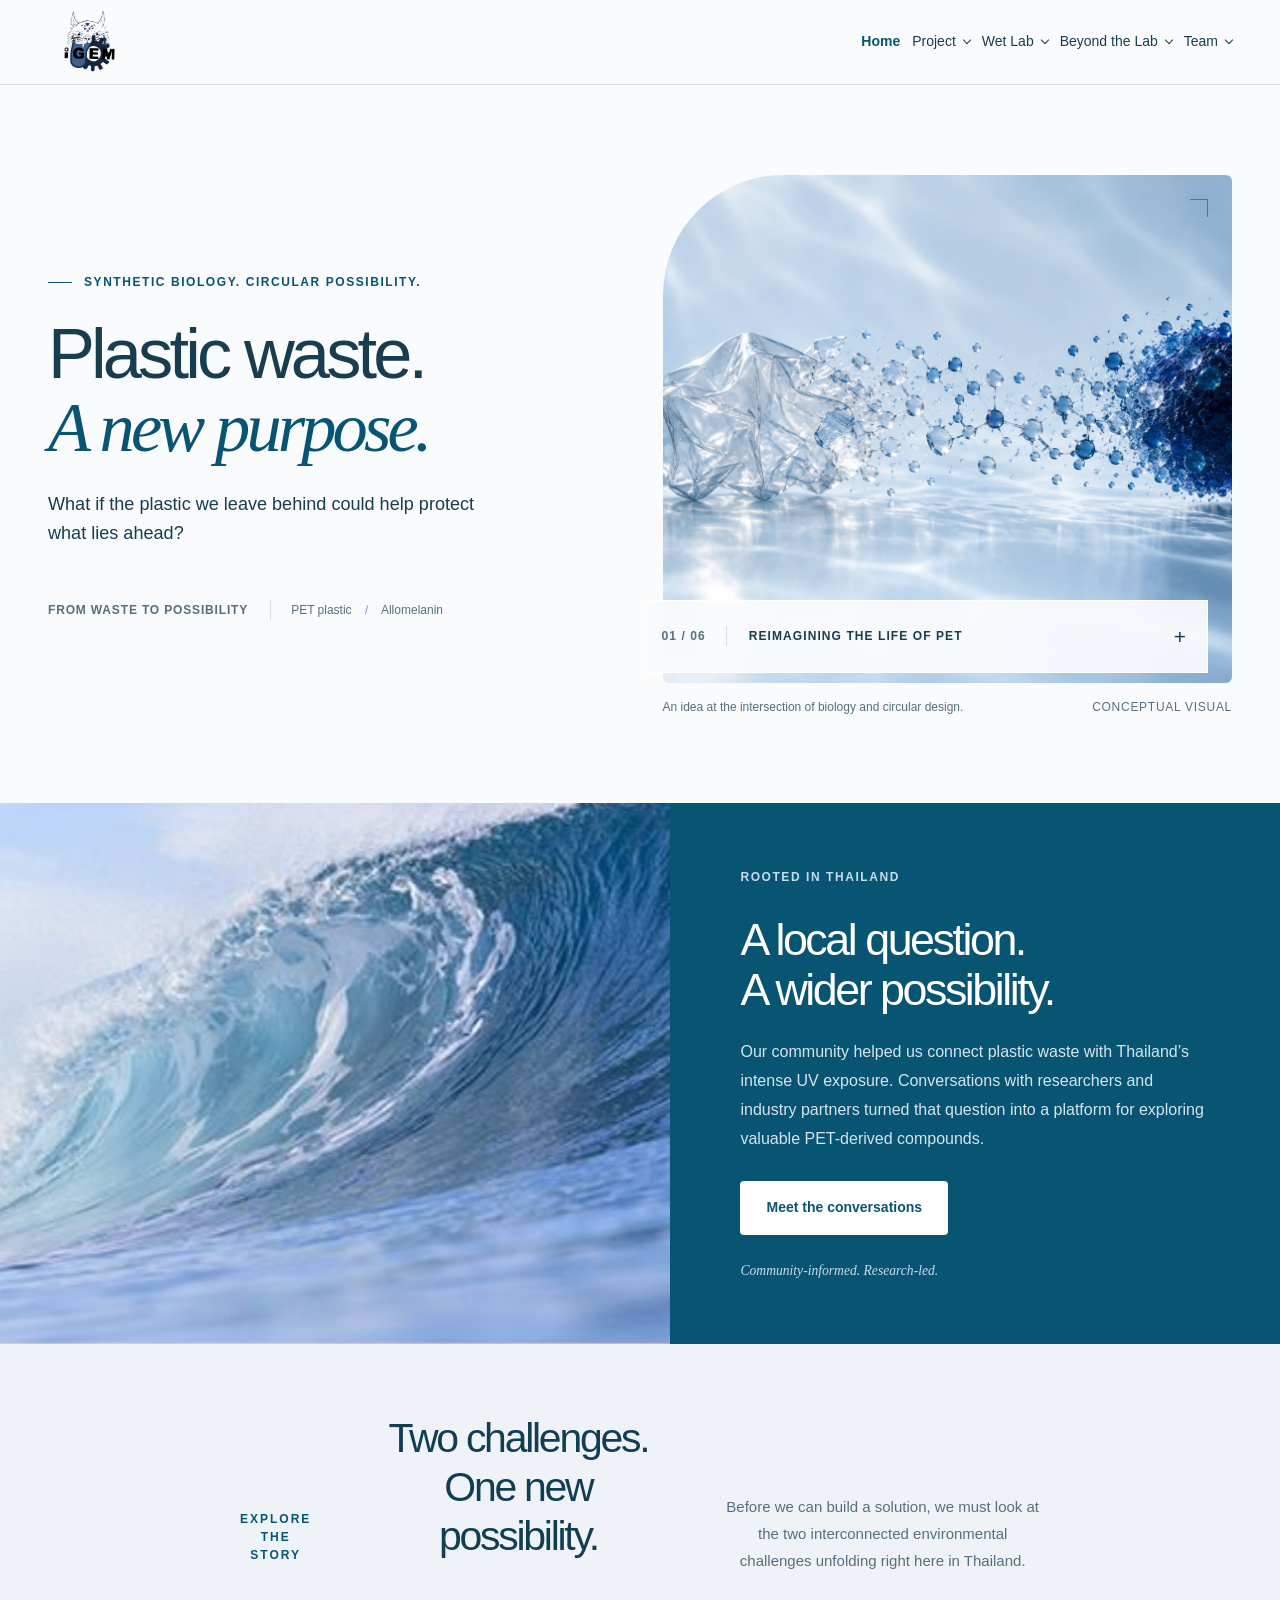
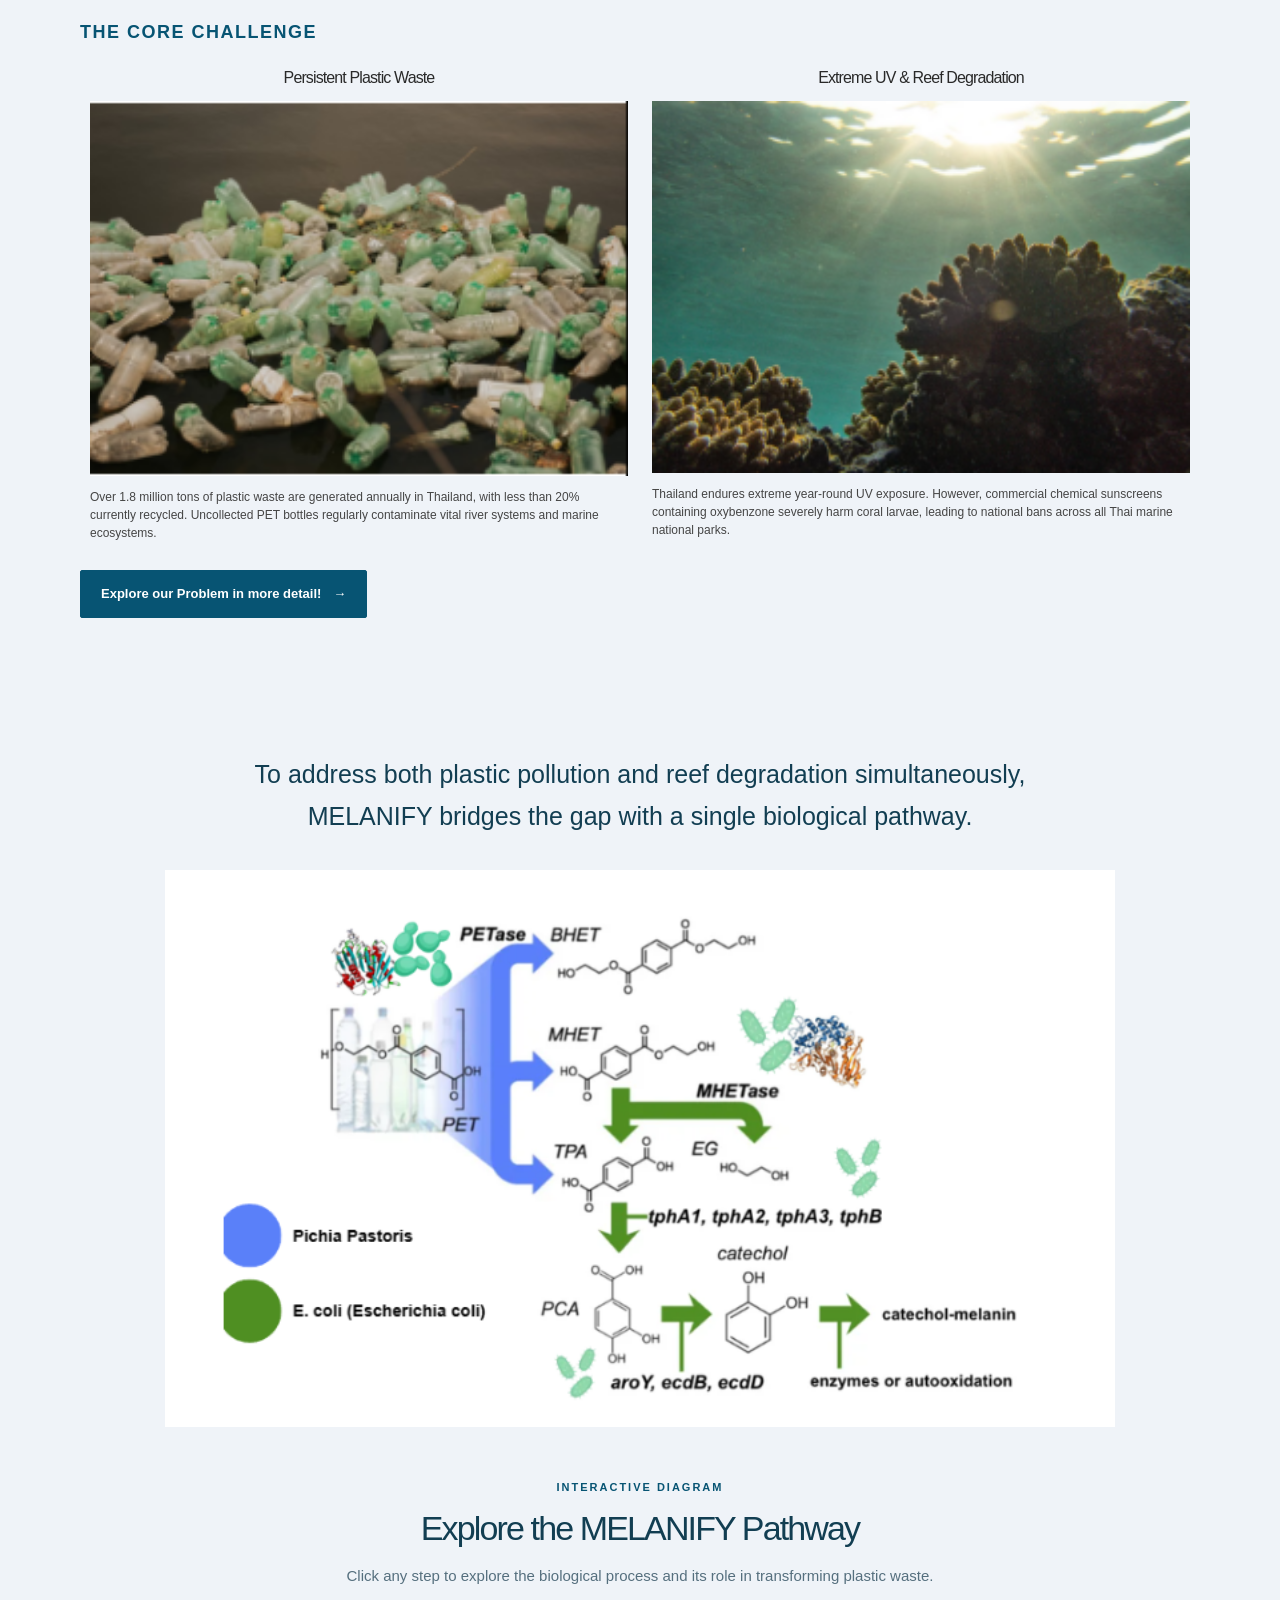
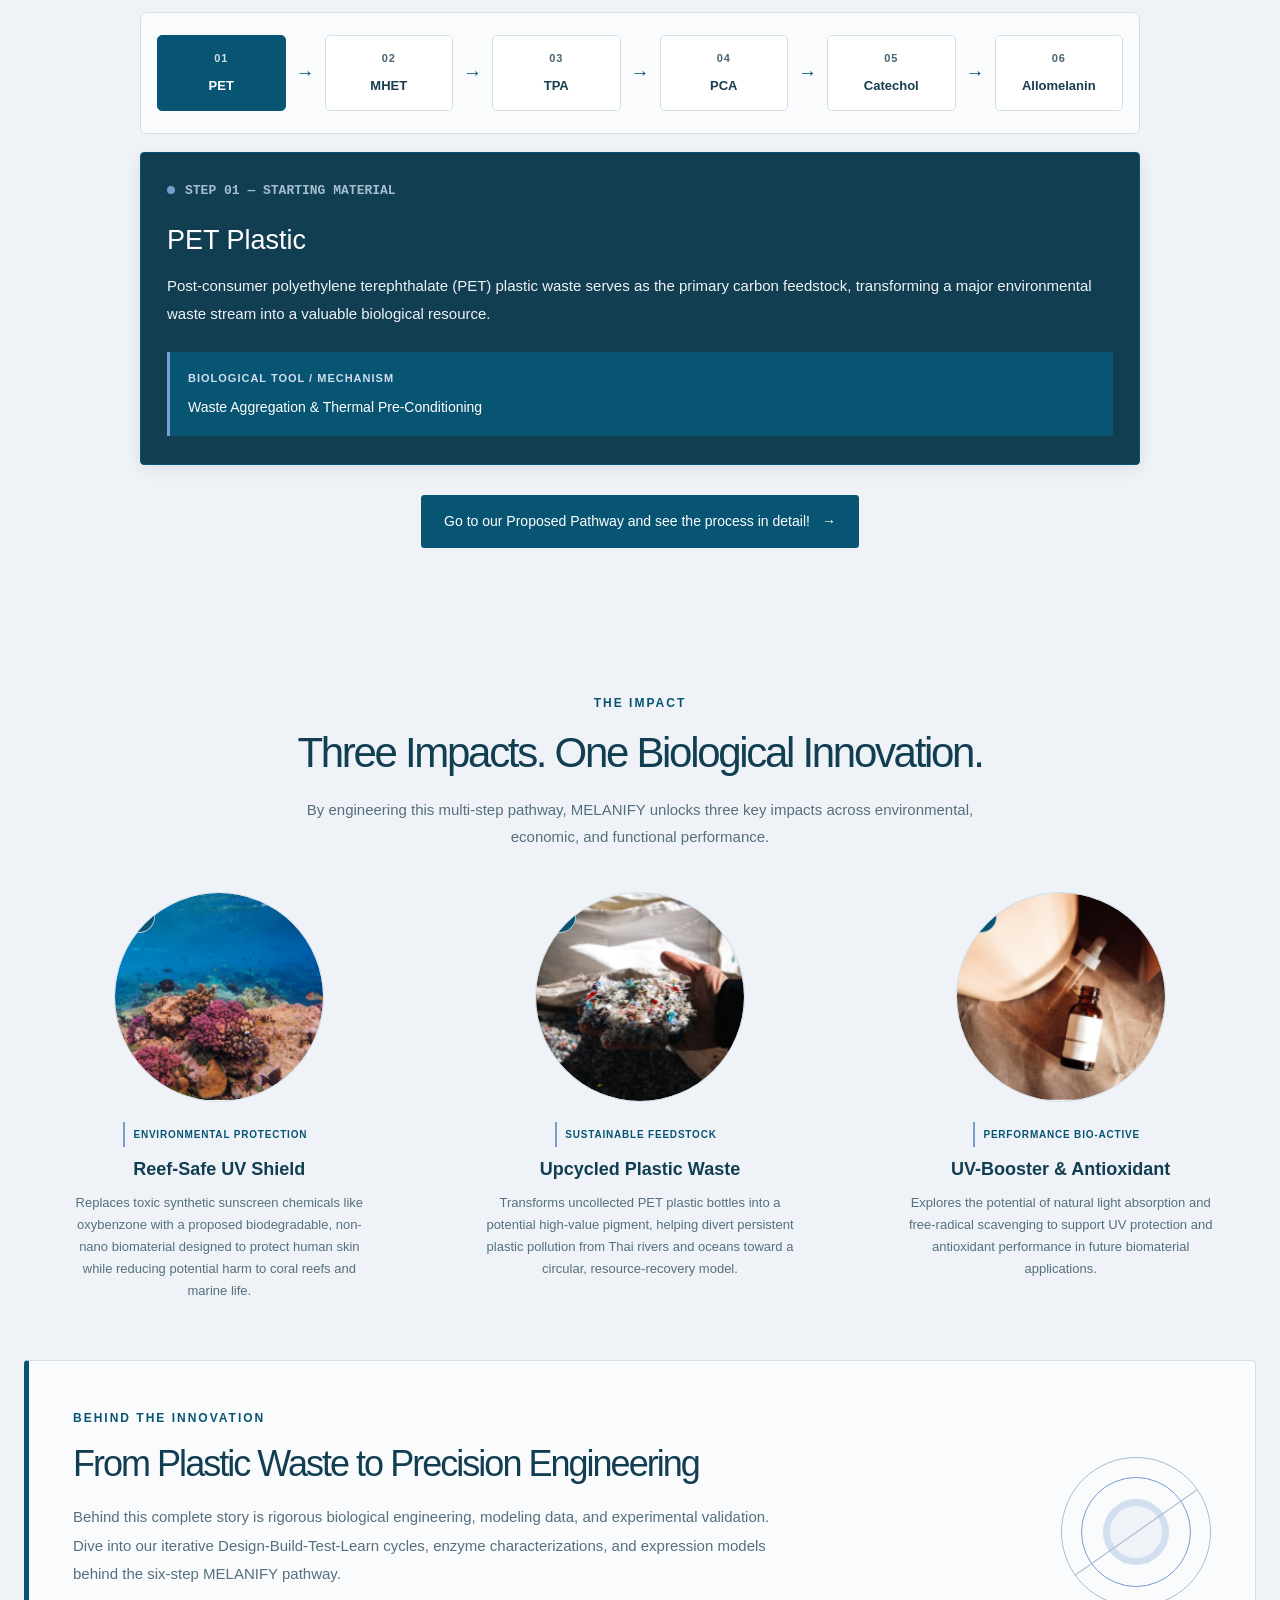
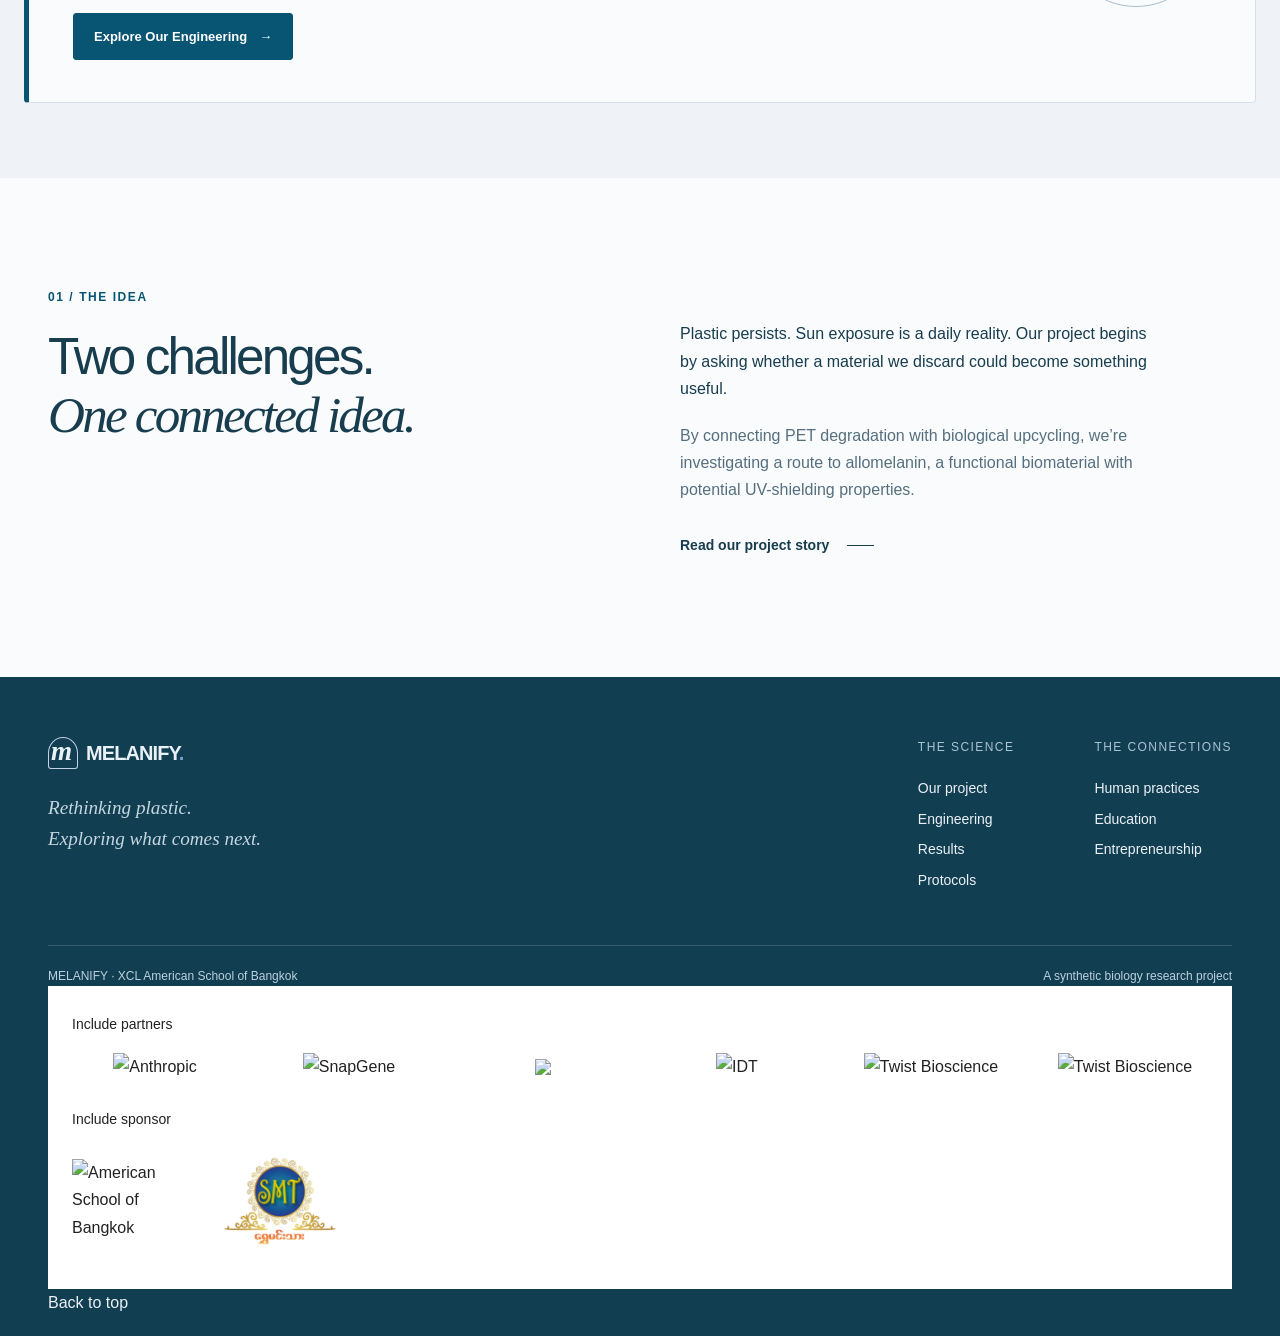
==== commit b88b7f7b: "Update MELANIFY website" ====
--- a/index.html
+++ b/index.html
@@ -27,7 +27,7 @@
 
    /* NAVIGATION INDICATORS */
 
-.nav-indicator {
+/* .nav-indicator {
   display: inline-flex;
   align-items: center;
   justify-content: center;
@@ -37,7 +37,7 @@
   flex: 0 0 16px;
   background-color: #f28c28;
   border-radius: 2px;
-}
+} */
 
 
    /* BRAND / LOGO */
@@ -114,59 +114,6 @@
 #main-nav > a {
   overflow-wrap: anywhere;
 }
-
-#main-nav > a::before {
-  content: "";
-  display: inline-block;
-  width: 16px;
-  height: 16px;
-  min-width: 16px;
-  flex: 0 0 16px;
-  background-color: #f58220;
-  background-image: radial-gradient(
-    circle,
-    #ffffff 0 3px,
-    transparent 3.5px
-  );
-  background-repeat: no-repeat;
-  background-position: center;
-  margin-right: 0;
-}
-
-
-   /* DROPDOWN / FOLDER TABS */
-
-
-#main-nav .nav-group {
-  position: relative;
-  min-width: 0;
-  max-width: 100%;
-}
-
-#main-nav .nav-group > summary {
-  cursor: pointer;
-  overflow-wrap: anywhere;
-  list-style: none;
-}
-
-#main-nav .nav-group > summary::-webkit-details-marker {
-  display: none;
-}
-
-#main-nav .nav-group > summary::before {
-  content: "";
-  display: inline-block;
-  width: 16px;
-  height: 16px;
-  min-width: 16px;
-  flex: 0 0 16px;
-  background-color: #f58220;
-  background-image: url("data:image/svg+xml,%3Csvg xmlns='http://www.w3.org/2000/svg' viewBox='0 0 16 16'%3E%3Cpath d='M3 5l5 5 5-5' fill='none' stroke='white' stroke-width='2' stroke-linecap='round' stroke-linejoin='round'/%3E%3C/svg%3E");
-  background-repeat: no-repeat;
-  background-position: center;
-  background-size: 12px;
-}
-
 
    /* SECTION HEADING */
 
@@ -387,11 +334,7 @@
           <div class="eyebrow"><span class="eyebrow-line"></span>SYNTHETIC BIOLOGY. CIRCULAR POSSIBILITY.</div>
           <h1>Plastic waste.<br><span>A new purpose.</span></h1>
           <p>What if the plastic we leave behind could help protect what lies ahead?</p>
-          <!-- <p class="hero-description">We’re MELANIFY. We’re exploring a biological pathway that transforms PET plastic into allomelanin — a pigment with potential for UV protection.</p> -->
-          <!-- <div class="hero-actions">
-            <a class="button button-primary" href="description.html">Discover MELANIFY</a>
-            <a class="text-link" href="engineering.html">Inside the engineering<span class="link-line"></span></a>
-          </div> -->
+         
           <div class="hero-footnote">
             <span class="small-label">FROM WASTE TO POSSIBILITY</span>
             <span>PET plastic <span aria-hidden="true">/</span> Allomelanin</span>
@@ -460,7 +403,7 @@
         <h2>Persistent Plastic Waste</h2>
 
         <img
-          src="plastic-waste.png"
+          src="/plastic-waste.png"
           alt="Plastic waste bottles and environmental pollution"
           class="environment-image"
         >
